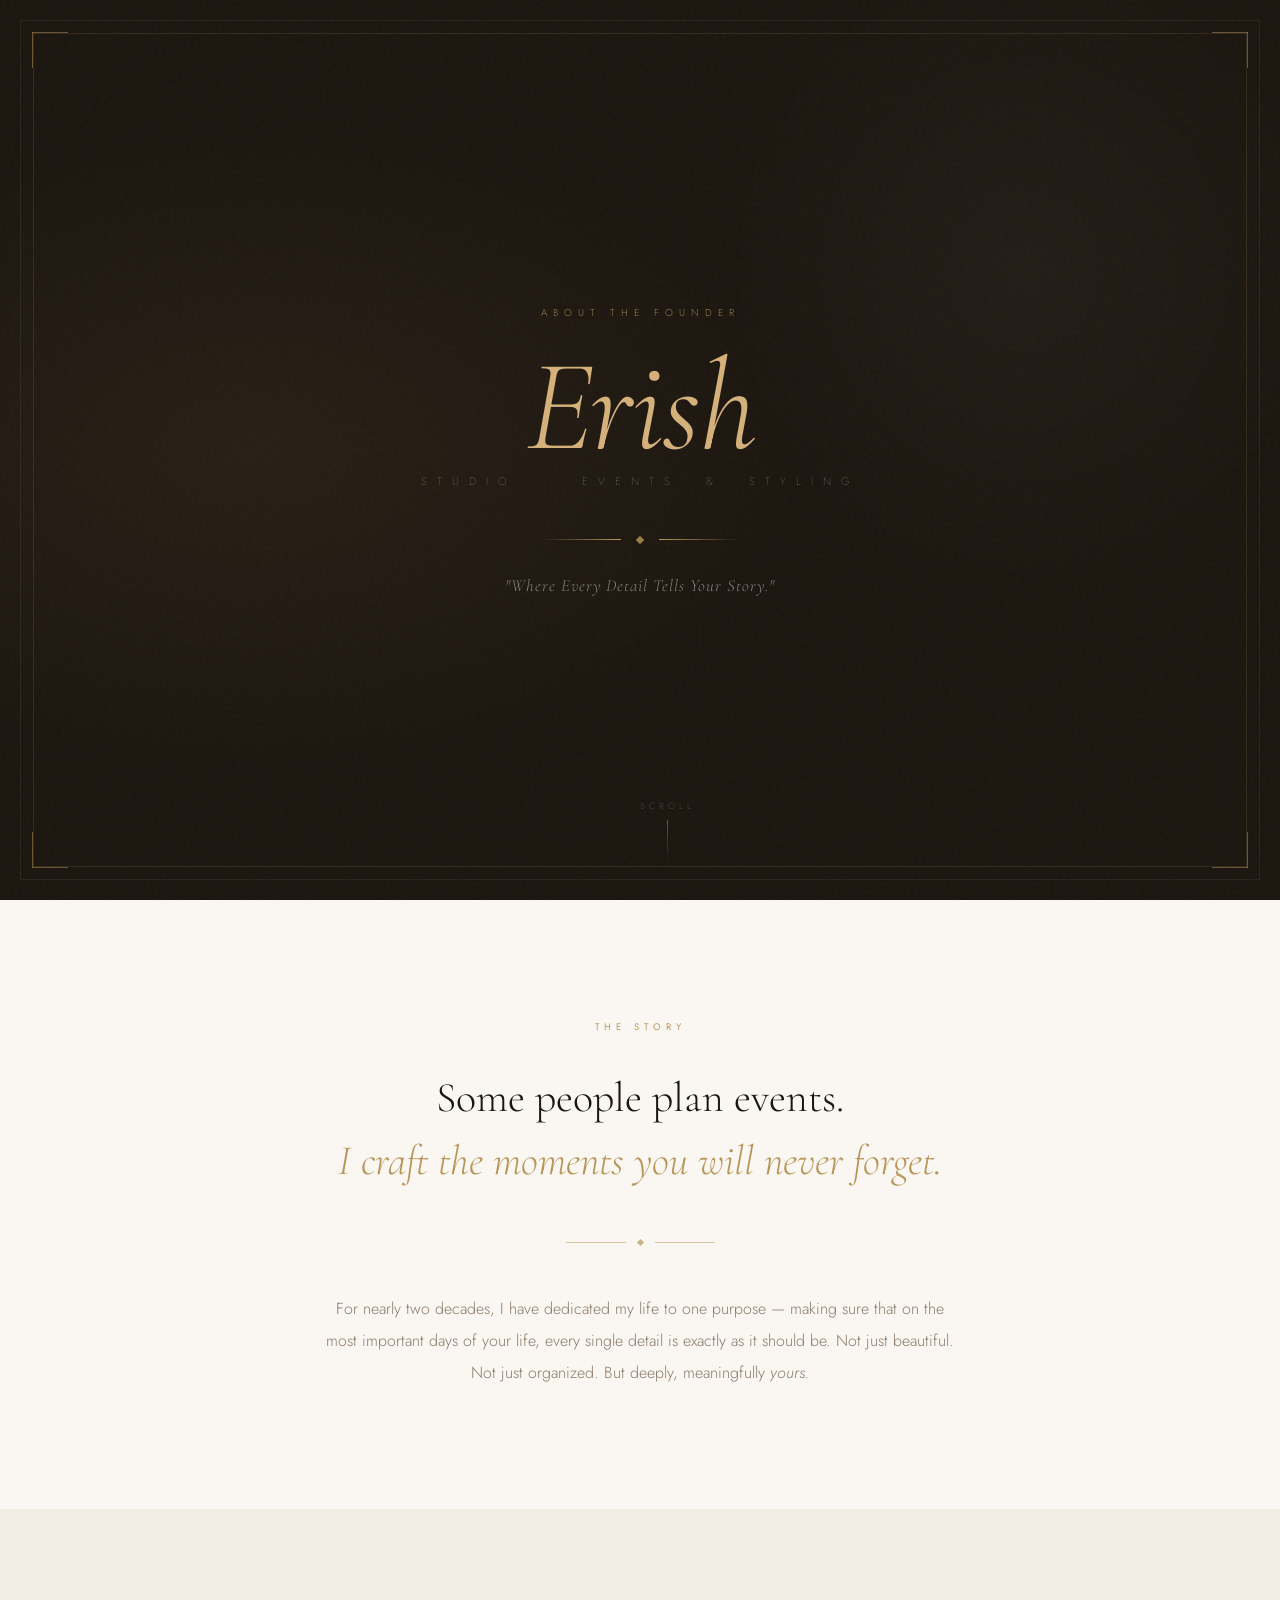
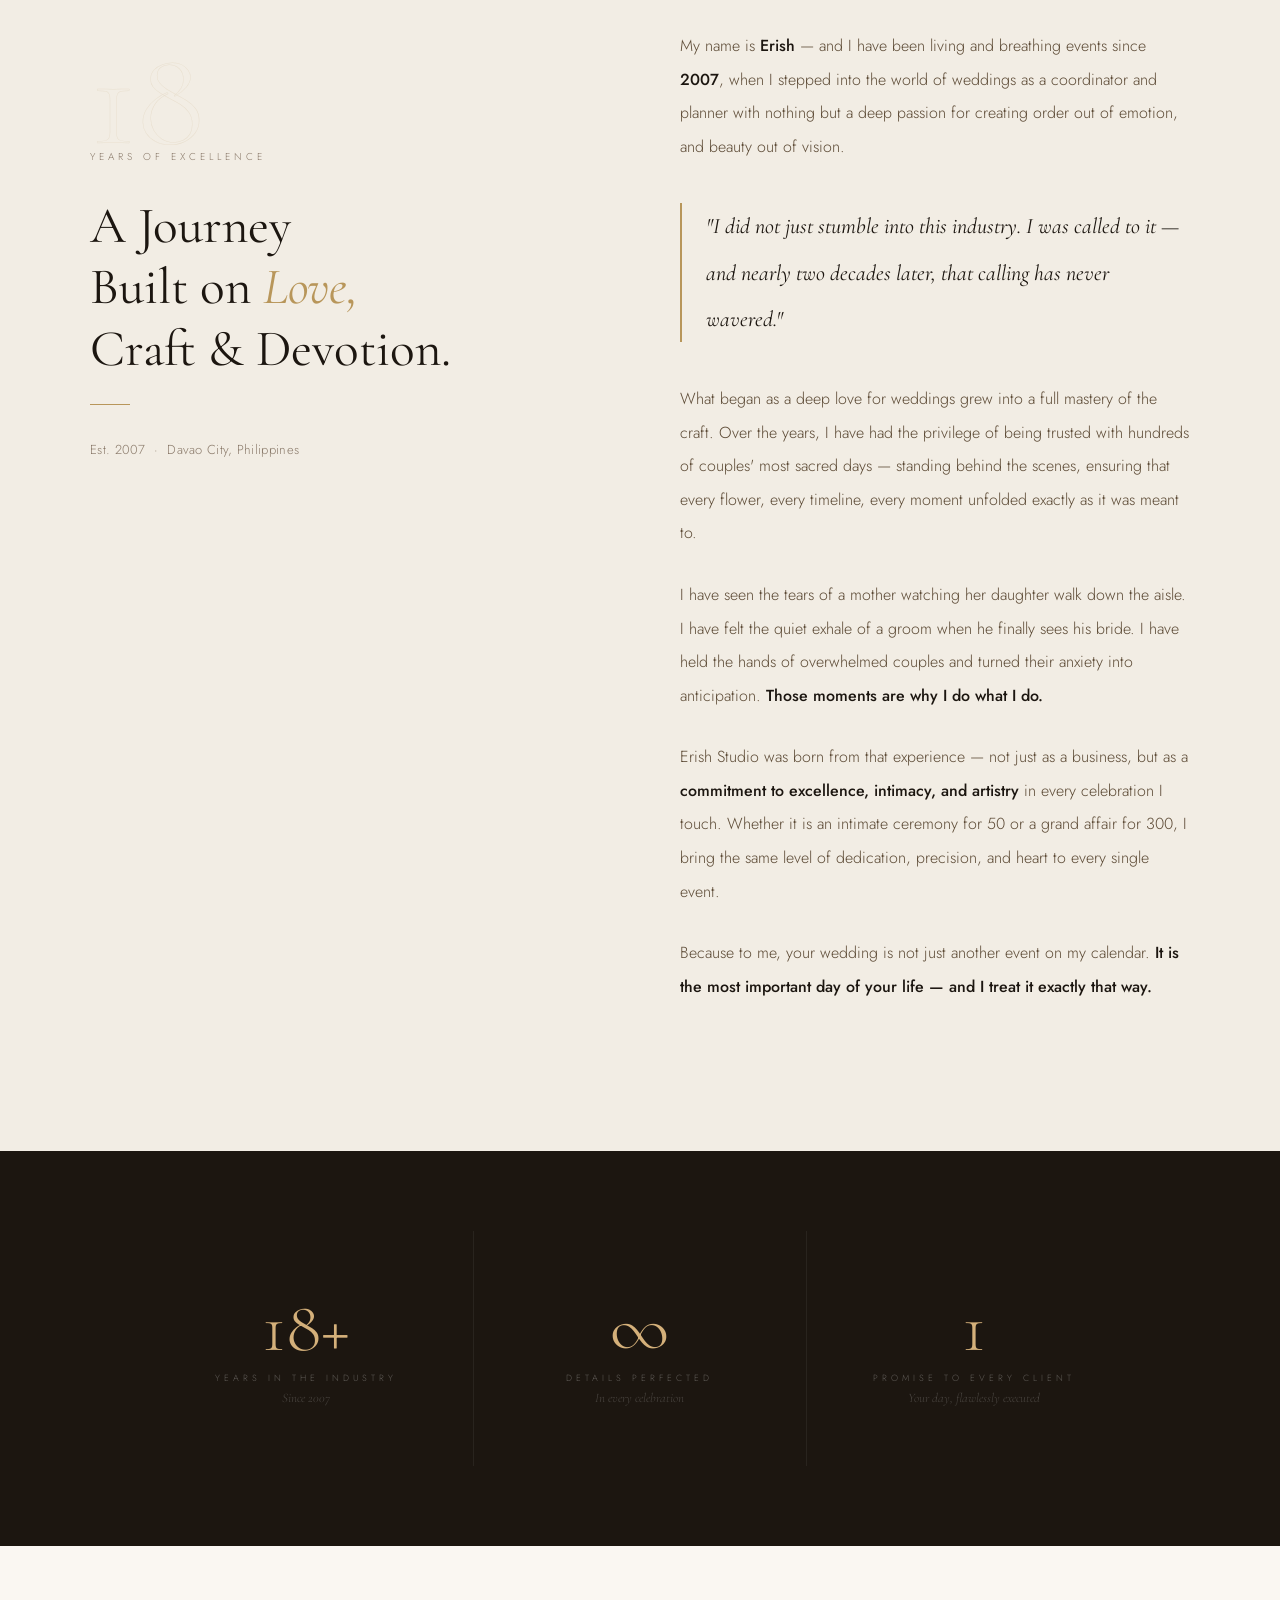
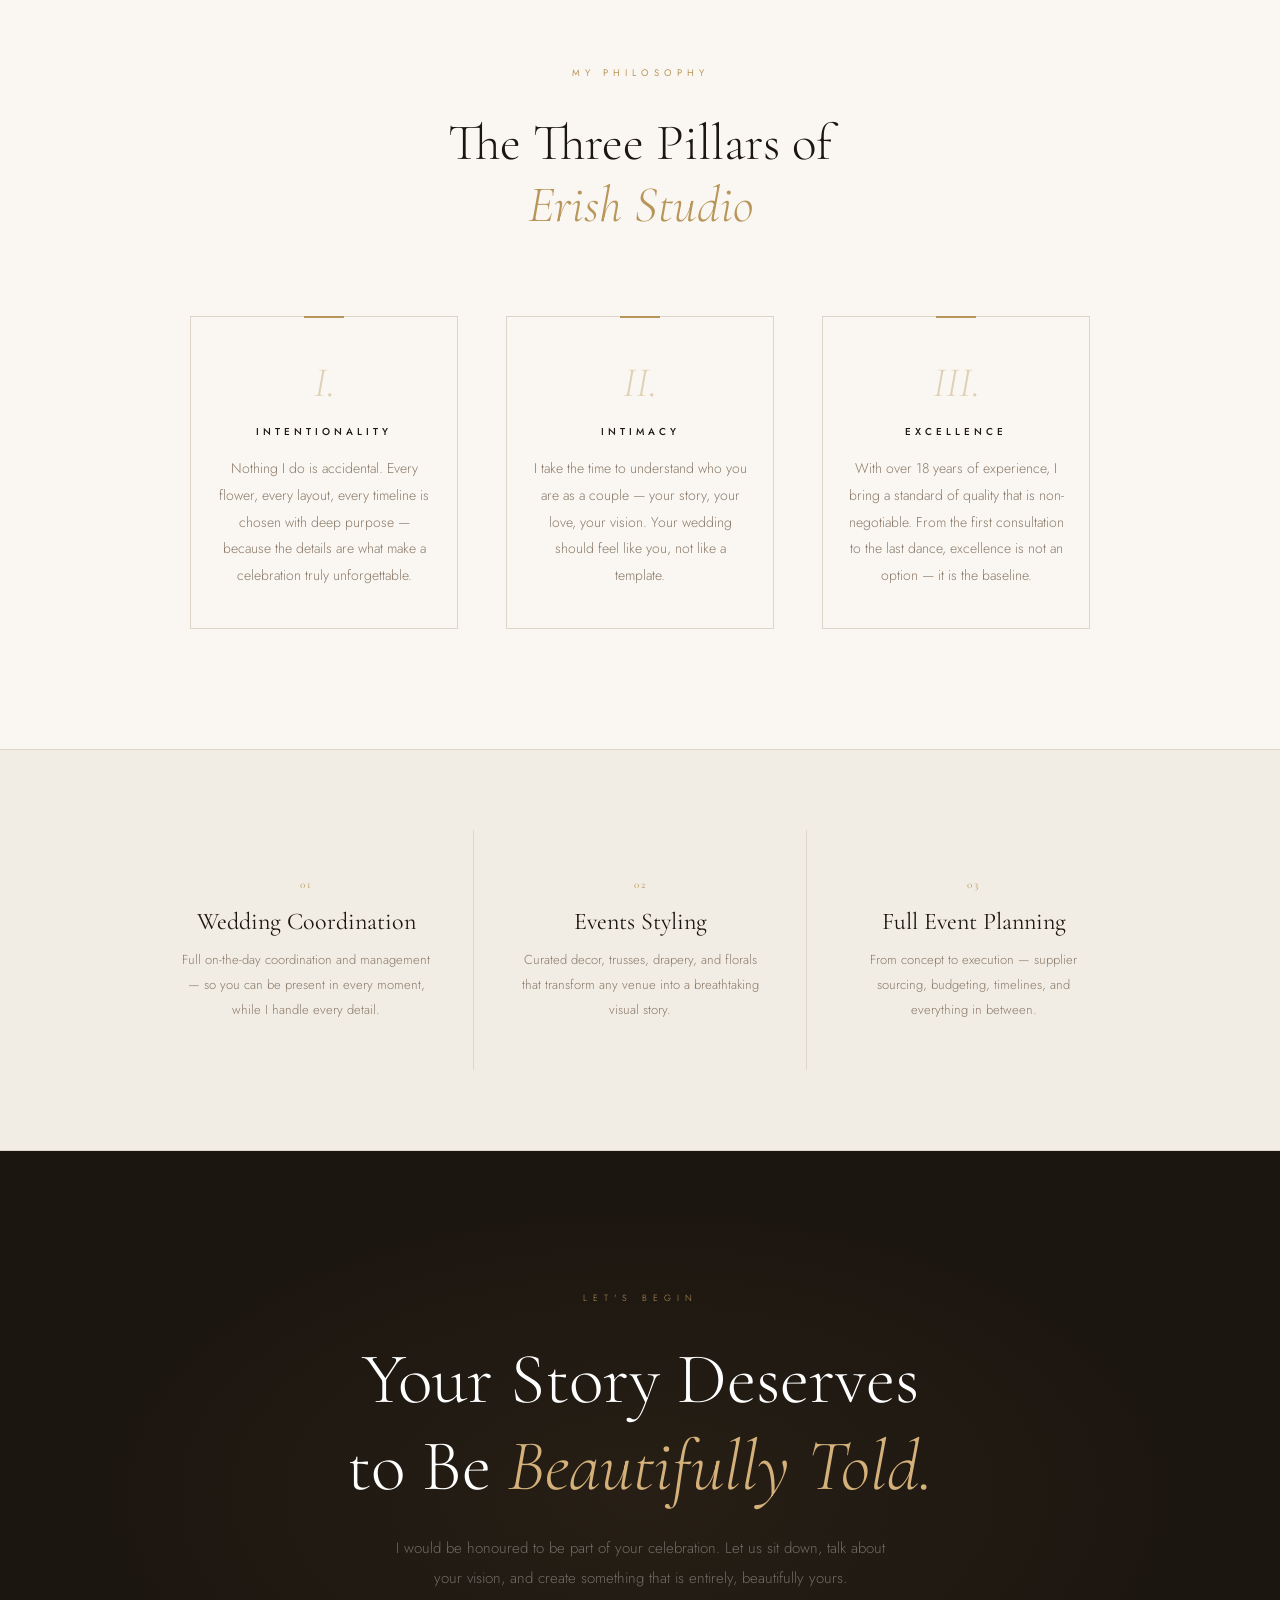
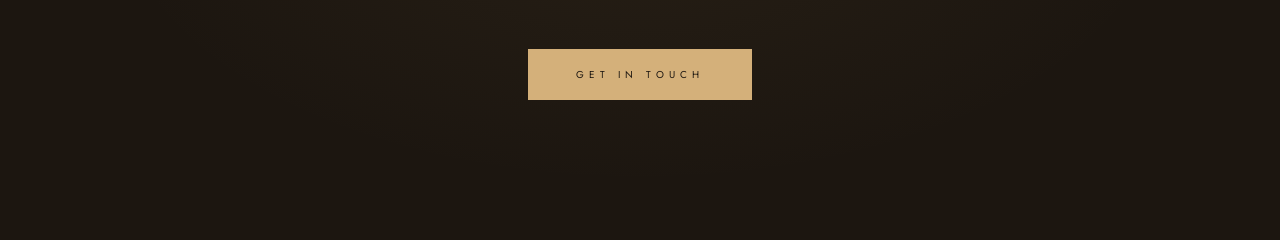
==== about.html @ b805ba95 "Add files via upload" ====
<!DOCTYPE html>
<html lang="en">
<head>
  <meta charset="UTF-8"/>
  <meta name="viewport" content="width=device-width, initial-scale=1.0"/>
  <title>About — Erish Studio Events & Styling</title>
  <link href="https://fonts.googleapis.com/css2?family=Cormorant+Garamond:ital,wght@0,300;0,400;0,500;0,600;1,300;1,400;1,500&family=Jost:wght@200;300;400;500&display=swap" rel="stylesheet"/>
  <style>
    :root {
      --cream:     #FAF7F2;
      --warm:      #F2EDE4;
      --gold:      #B8965A;
      --gold-lt:   #D4B07A;
      --dark:      #1C1610;
      --charcoal:  #2E2620;
      --brown:     #5C4A35;
      --text:      #3A3028;
      --muted:     #8A7A6A;
      --border:    #DDD5C8;
    }

    *, *::before, *::after { box-sizing: border-box; margin: 0; padding: 0; }

    html { scroll-behavior: smooth; }

    body {
      background: var(--cream);
      color: var(--text);
      font-family: 'Jost', sans-serif;
      font-weight: 300;
      overflow-x: hidden;
    }

    /* ── HERO ───────────────────────────────────────── */
    .hero {
      position: relative;
      min-height: 100vh;
      background: var(--dark);
      display: flex;
      align-items: center;
      justify-content: center;
      overflow: hidden;
    }

    .hero::before {
      content: '';
      position: absolute;
      inset: 0;
      background:
        radial-gradient(ellipse 60% 50% at 20% 50%, rgba(184,150,90,0.08) 0%, transparent 70%),
        radial-gradient(ellipse 40% 60% at 80% 30%, rgba(255,255,255,0.03) 0%, transparent 60%);
    }

    /* grain texture */
    .hero::after {
      content: '';
      position: absolute;
      inset: 0;
      background-image: url("data:image/svg+xml,%3Csvg viewBox='0 0 256 256' xmlns='http://www.w3.org/2000/svg'%3E%3Cfilter id='noise'%3E%3CfeTurbulence type='fractalNoise' baseFrequency='0.9' numOctaves='4' stitchTiles='stitch'/%3E%3C/filter%3E%3Crect width='100%25' height='100%25' filter='url(%23noise)' opacity='0.04'/%3E%3C/svg%3E");
      opacity: 0.6;
      pointer-events: none;
    }

    /* border frame */
    .hero-frame {
      position: absolute;
      inset: 20px;
      border: 0.5px solid rgba(255,255,255,0.06);
      pointer-events: none;
    }
    .hero-frame::before {
      content: '';
      position: absolute;
      inset: 12px;
      border: 0.3px solid rgba(184,150,90,0.15);
    }

    /* corner accents */
    .corner {
      position: absolute;
      width: 36px;
      height: 36px;
    }
    .corner::before, .corner::after {
      content: '';
      position: absolute;
      background: var(--gold);
      opacity: 0.5;
    }
    .corner::before { width: 100%; height: 0.8px; top: 0; left: 0; }
    .corner::after  { width: 0.8px; height: 100%; top: 0; left: 0; }
    .corner.tr { top: 32px; right: 32px; transform: rotate(90deg); }
    .corner.bl { bottom: 32px; left: 32px; transform: rotate(270deg); }
    .corner.br { bottom: 32px; right: 32px; transform: rotate(180deg); }
    .corner.tl { top: 32px; left: 32px; }

    .hero-content {
      position: relative;
      z-index: 2;
      text-align: center;
      padding: 40px 24px;
      animation: fadeUp 1.2s ease both;
    }

    .eyebrow {
      font-family: 'Jost', sans-serif;
      font-weight: 300;
      font-size: 10px;
      letter-spacing: 6px;
      text-transform: uppercase;
      color: var(--gold);
      opacity: 0.8;
      margin-bottom: 28px;
    }

    .hero-name {
      font-family: 'Cormorant Garamond', serif;
      font-size: clamp(72px, 12vw, 130px);
      font-weight: 300;
      color: #FFFFFF;
      line-height: 0.9;
      letter-spacing: -2px;
      margin-bottom: 8px;
    }

    .hero-name em {
      font-style: italic;
      color: var(--gold-lt);
    }

    .hero-studio {
      font-family: 'Jost', sans-serif;
      font-weight: 200;
      font-size: 11px;
      letter-spacing: 10px;
      text-transform: uppercase;
      color: rgba(255,255,255,0.35);
      margin-bottom: 48px;
    }

    .hero-divider {
      display: flex;
      align-items: center;
      justify-content: center;
      gap: 16px;
      margin-bottom: 32px;
    }
    .hero-divider .line {
      width: 80px;
      height: 0.5px;
      background: linear-gradient(to right, transparent, var(--gold));
    }
    .hero-divider .line.r {
      background: linear-gradient(to left, transparent, var(--gold));
    }
    .hero-divider .diamond {
      width: 6px; height: 6px;
      background: var(--gold);
      transform: rotate(45deg);
      opacity: 0.8;
    }

    .hero-tagline {
      font-family: 'Cormorant Garamond', serif;
      font-size: 17px;
      font-style: italic;
      font-weight: 300;
      color: rgba(255,255,255,0.45);
      letter-spacing: 1px;
    }

    .scroll-cue {
      position: absolute;
      bottom: 40px;
      left: 50%;
      transform: translateX(-50%);
      display: flex;
      flex-direction: column;
      align-items: center;
      gap: 8px;
      animation: fadeUp 1.6s ease both;
    }
    .scroll-cue span {
      font-size: 9px;
      letter-spacing: 4px;
      text-transform: uppercase;
      color: rgba(255,255,255,0.2);
    }
    .scroll-cue .line-down {
      width: 0.5px;
      height: 40px;
      background: linear-gradient(to bottom, var(--gold), transparent);
      opacity: 0.5;
      animation: pulse 2s ease infinite;
    }

    /* ── INTRO SECTION ──────────────────────────────── */
    .intro {
      background: var(--cream);
      padding: 120px 24px;
      max-width: 860px;
      margin: 0 auto;
      text-align: center;
    }

    .section-label {
      font-family: 'Jost', sans-serif;
      font-weight: 400;
      font-size: 9.5px;
      letter-spacing: 5px;
      text-transform: uppercase;
      color: var(--gold);
      margin-bottom: 32px;
      display: block;
    }

    .intro-quote {
      font-family: 'Cormorant Garamond', serif;
      font-size: clamp(28px, 4vw, 42px);
      font-weight: 300;
      line-height: 1.5;
      color: var(--dark);
      margin-bottom: 48px;
    }

    .intro-quote em {
      font-style: italic;
      color: var(--gold);
    }

    .gold-divider {
      display: flex;
      align-items: center;
      justify-content: center;
      gap: 12px;
      margin: 0 auto 48px;
    }
    .gold-divider .gl {
      width: 60px; height: 0.5px;
      background: var(--gold);
      opacity: 0.5;
    }
    .gold-divider .gd {
      width: 5px; height: 5px;
      background: var(--gold);
      transform: rotate(45deg);
      opacity: 0.7;
    }

    .intro-body {
      font-family: 'Jost', sans-serif;
      font-weight: 300;
      font-size: 16px;
      line-height: 2;
      color: var(--muted);
      max-width: 640px;
      margin: 0 auto;
    }

    /* ── STORY SECTION ──────────────────────────────── */
    .story {
      background: var(--warm);
      padding: 120px 24px;
    }

    .story-inner {
      max-width: 1100px;
      margin: 0 auto;
      display: grid;
      grid-template-columns: 1fr 1fr;
      gap: 80px;
      align-items: start;
    }

    .story-left {
      position: sticky;
      top: 100px;
    }

    .story-number {
      font-family: 'Cormorant Garamond', serif;
      font-size: 140px;
      font-weight: 300;
      color: transparent;
      -webkit-text-stroke: 0.5px var(--gold);
      opacity: 0.15;
      line-height: 1;
      margin-bottom: -20px;
    }

    .story-heading {
      font-family: 'Cormorant Garamond', serif;
      font-size: clamp(36px, 4vw, 52px);
      font-weight: 400;
      color: var(--dark);
      line-height: 1.2;
      margin-bottom: 24px;
    }

    .story-heading em {
      font-style: italic;
      color: var(--gold);
    }

    .story-sub {
      font-family: 'Jost', sans-serif;
      font-size: 10px;
      letter-spacing: 4px;
      text-transform: uppercase;
      color: var(--muted);
      margin-bottom: 32px;
    }

    .story-line {
      width: 40px;
      height: 1px;
      background: var(--gold);
      margin-bottom: 32px;
    }

    .story-right p {
      font-family: 'Jost', sans-serif;
      font-weight: 300;
      font-size: 16px;
      line-height: 2.1;
      color: var(--brown);
      margin-bottom: 28px;
    }

    .story-right p strong {
      font-weight: 500;
      color: var(--dark);
    }

    .story-right p.highlight {
      font-family: 'Cormorant Garamond', serif;
      font-size: 22px;
      font-style: italic;
      font-weight: 400;
      color: var(--dark);
      border-left: 2px solid var(--gold);
      padding-left: 24px;
      margin: 40px 0;
    }

    /* ── STATS ──────────────────────────────────────── */
    .stats {
      background: var(--dark);
      padding: 80px 24px;
    }

    .stats-inner {
      max-width: 1000px;
      margin: 0 auto;
      display: grid;
      grid-template-columns: repeat(3, 1fr);
      gap: 1px;
      background: rgba(255,255,255,0.06);
    }

    .stat-item {
      background: var(--dark);
      padding: 60px 40px;
      text-align: center;
    }

    .stat-num {
      font-family: 'Cormorant Garamond', serif;
      font-size: 72px;
      font-weight: 300;
      color: var(--gold-lt);
      line-height: 1;
      margin-bottom: 8px;
    }

    .stat-label {
      font-family: 'Jost', sans-serif;
      font-size: 9px;
      letter-spacing: 4px;
      text-transform: uppercase;
      color: rgba(255,255,255,0.3);
    }

    .stat-sub {
      font-family: 'Cormorant Garamond', serif;
      font-size: 13px;
      font-style: italic;
      color: rgba(255,255,255,0.2);
      margin-top: 6px;
    }

    /* ── PHILOSOPHY ─────────────────────────────────── */
    .philosophy {
      background: var(--cream);
      padding: 120px 24px;
      max-width: 900px;
      margin: 0 auto;
    }

    .phil-header {
      text-align: center;
      margin-bottom: 80px;
    }

    .phil-title {
      font-family: 'Cormorant Garamond', serif;
      font-size: clamp(36px, 4vw, 52px);
      font-weight: 300;
      color: var(--dark);
      margin-bottom: 16px;
    }

    .phil-title em { font-style: italic; color: var(--gold); }

    .pillars {
      display: grid;
      grid-template-columns: repeat(3, 1fr);
      gap: 48px;
    }

    .pillar {
      text-align: center;
      padding: 40px 24px;
      border: 0.5px solid var(--border);
      position: relative;
    }

    .pillar::before {
      content: '';
      position: absolute;
      top: -1px; left: 50%;
      transform: translateX(-50%);
      width: 40px;
      height: 2px;
      background: var(--gold);
    }

    .pillar-icon {
      font-family: 'Cormorant Garamond', serif;
      font-size: 42px;
      font-weight: 300;
      font-style: italic;
      color: var(--gold);
      opacity: 0.4;
      margin-bottom: 16px;
      display: block;
    }

    .pillar-title {
      font-family: 'Jost', sans-serif;
      font-weight: 500;
      font-size: 10px;
      letter-spacing: 4px;
      text-transform: uppercase;
      color: var(--dark);
      margin-bottom: 16px;
    }

    .pillar-text {
      font-family: 'Jost', sans-serif;
      font-weight: 300;
      font-size: 14px;
      line-height: 1.9;
      color: var(--muted);
    }

    /* ── WHAT I DO ───────────────────────────────────── */
    .services-strip {
      background: var(--warm);
      padding: 80px 24px;
      border-top: 0.5px solid var(--border);
      border-bottom: 0.5px solid var(--border);
    }

    .services-inner {
      max-width: 1000px;
      margin: 0 auto;
      display: flex;
      gap: 0;
      align-items: stretch;
    }

    .service-col {
      flex: 1;
      padding: 48px 40px;
      border-right: 0.5px solid var(--border);
      text-align: center;
    }

    .service-col:last-child { border-right: none; }

    .service-num {
      font-family: 'Cormorant Garamond', serif;
      font-size: 11px;
      font-weight: 400;
      color: var(--gold);
      letter-spacing: 2px;
      margin-bottom: 16px;
      display: block;
    }

    .service-title {
      font-family: 'Cormorant Garamond', serif;
      font-size: 24px;
      font-weight: 400;
      color: var(--dark);
      margin-bottom: 12px;
    }

    .service-desc {
      font-family: 'Jost', sans-serif;
      font-weight: 300;
      font-size: 13px;
      line-height: 1.9;
      color: var(--muted);
    }

    /* ── CLOSING CTA ─────────────────────────────────── */
    .closing {
      background: var(--dark);
      padding: 140px 24px;
      text-align: center;
      position: relative;
      overflow: hidden;
    }

    .closing::before {
      content: '';
      position: absolute;
      inset: 0;
      background: radial-gradient(ellipse 60% 60% at 50% 50%, rgba(184,150,90,0.07) 0%, transparent 70%);
    }

    .closing-eyebrow {
      font-family: 'Jost', sans-serif;
      font-size: 9px;
      letter-spacing: 6px;
      text-transform: uppercase;
      color: var(--gold);
      opacity: 0.7;
      margin-bottom: 32px;
    }

    .closing-title {
      font-family: 'Cormorant Garamond', serif;
      font-size: clamp(36px, 6vw, 72px);
      font-weight: 300;
      color: #FFFFFF;
      line-height: 1.2;
      margin-bottom: 24px;
    }

    .closing-title em { font-style: italic; color: var(--gold-lt); }

    .closing-body {
      font-family: 'Jost', sans-serif;
      font-weight: 300;
      font-size: 15px;
      line-height: 2;
      color: rgba(255,255,255,0.35);
      max-width: 500px;
      margin: 0 auto 56px;
    }

    .btn {
      display: inline-block;
      font-family: 'Jost', sans-serif;
      font-weight: 400;
      font-size: 10px;
      letter-spacing: 5px;
      text-transform: uppercase;
      color: var(--dark);
      background: var(--gold-lt);
      padding: 18px 48px;
      text-decoration: none;
      transition: all 0.3s ease;
      position: relative;
    }

    .btn:hover {
      background: #FFFFFF;
      letter-spacing: 6px;
    }

    /* ── ANIMATIONS ──────────────────────────────────── */
    @keyframes fadeUp {
      from { opacity: 0; transform: translateY(30px); }
      to   { opacity: 1; transform: translateY(0); }
    }

    @keyframes pulse {
      0%, 100% { opacity: 0.5; }
      50%       { opacity: 1; }
    }

    .reveal {
      opacity: 0;
      transform: translateY(24px);
      transition: opacity 0.8s ease, transform 0.8s ease;
    }

    .reveal.visible {
      opacity: 1;
      transform: translateY(0);
    }

    /* ── RESPONSIVE ──────────────────────────────────── */
    @media (max-width: 768px) {
      .story-inner { grid-template-columns: 1fr; gap: 40px; }
      .story-left { position: static; }
      .story-number { font-size: 80px; }
      .stats-inner { grid-template-columns: 1fr; }
      .pillars { grid-template-columns: 1fr; gap: 24px; }
      .services-inner { flex-direction: column; }
      .service-col { border-right: none; border-bottom: 0.5px solid var(--border); }
      .service-col:last-child { border-bottom: none; }
    }
  </style>
</head>
<body>

  <!-- ── HERO ──────────────────────────────────────── -->
  <section class="hero">
    <div class="hero-frame"></div>
    <div class="corner tl"></div>
    <div class="corner tr"></div>
    <div class="corner bl"></div>
    <div class="corner br"></div>

    <div class="hero-content">
      <p class="eyebrow">About the Founder</p>
      <h1 class="hero-name"><em>Erish</em></h1>
      <p class="hero-studio">Studio &nbsp;·&nbsp; Events &nbsp;&amp;&nbsp; Styling</p>

      <div class="hero-divider">
        <div class="line"></div>
        <div class="diamond"></div>
        <div class="line r"></div>
      </div>

      <p class="hero-tagline">"Where Every Detail Tells Your Story."</p>
    </div>

    <div class="scroll-cue">
      <span>Scroll</span>
      <div class="line-down"></div>
    </div>
  </section>

  <!-- ── INTRO ─────────────────────────────────────── -->
  <section class="intro">
    <span class="section-label reveal">The Story</span>

    <h2 class="intro-quote reveal">
      Some people plan events.<br/>
      <em>I craft the moments you will never forget.</em>
    </h2>

    <div class="gold-divider reveal">
      <div class="gl"></div>
      <div class="gd"></div>
      <div class="gl"></div>
    </div>

    <p class="intro-body reveal">
      For nearly two decades, I have dedicated my life to one purpose — making sure that on the most important days of your life, every single detail is exactly as it should be. Not just beautiful. Not just organized. But deeply, meaningfully <em>yours.</em>
    </p>
  </section>

  <!-- ── STORY ─────────────────────────────────────── -->
  <section class="story">
    <div class="story-inner">

      <div class="story-left reveal">
        <div class="story-number">18</div>
        <p class="story-sub">Years of Excellence</p>
        <h2 class="story-heading">A Journey<br/>Built on <em>Love,</em><br/>Craft &amp; Devotion.</h2>
        <div class="story-line"></div>
        <p style="font-family:'Jost',sans-serif; font-weight:300; font-size:13px; color:var(--muted); line-height:2; letter-spacing:0.3px;">
          Est. 2007 &nbsp;·&nbsp; Davao City, Philippines
        </p>
      </div>

      <div class="story-right reveal">
        <p>
          My name is <strong>Erish</strong> — and I have been living and breathing events since <strong>2007</strong>, when I stepped into the world of weddings as a coordinator and planner with nothing but a deep passion for creating order out of emotion, and beauty out of vision.
        </p>

        <p class="highlight">
          "I did not just stumble into this industry. I was called to it — and nearly two decades later, that calling has never wavered."
        </p>

        <p>
          What began as a deep love for weddings grew into a full mastery of the craft. Over the years, I have had the privilege of being trusted with hundreds of couples' most sacred days — standing behind the scenes, ensuring that every flower, every timeline, every moment unfolded exactly as it was meant to.
        </p>

        <p>
          I have seen the tears of a mother watching her daughter walk down the aisle. I have felt the quiet exhale of a groom when he finally sees his bride. I have held the hands of overwhelmed couples and turned their anxiety into anticipation. <strong>Those moments are why I do what I do.</strong>
        </p>

        <p>
          Erish Studio was born from that experience — not just as a business, but as a <strong>commitment to excellence, intimacy, and artistry</strong> in every celebration I touch. Whether it is an intimate ceremony for 50 or a grand affair for 300, I bring the same level of dedication, precision, and heart to every single event.
        </p>

        <p>
          Because to me, your wedding is not just another event on my calendar. <strong>It is the most important day of your life — and I treat it exactly that way.</strong>
        </p>
      </div>

    </div>
  </section>

  <!-- ── STATS ─────────────────────────────────────── -->
  <section class="stats">
    <div class="stats-inner">
      <div class="stat-item reveal">
        <div class="stat-num">18+</div>
        <p class="stat-label">Years in the Industry</p>
        <p class="stat-sub">Since 2007</p>
      </div>
      <div class="stat-item reveal">
        <div class="stat-num">∞</div>
        <p class="stat-label">Details Perfected</p>
        <p class="stat-sub">In every celebration</p>
      </div>
      <div class="stat-item reveal">
        <div class="stat-num">1</div>
        <p class="stat-label">Promise to Every Client</p>
        <p class="stat-sub">Your day, flawlessly executed</p>
      </div>
    </div>
  </section>

  <!-- ── PHILOSOPHY ─────────────────────────────────── -->
  <section style="background:var(--cream); padding: 120px 24px;">
    <div style="max-width:900px; margin:0 auto;">
      <div class="phil-header reveal">
        <span class="section-label">My Philosophy</span>
        <h2 class="phil-title">The Three Pillars of<br/><em>Erish Studio</em></h2>
      </div>

      <div class="pillars">
        <div class="pillar reveal">
          <span class="pillar-icon">I.</span>
          <p class="pillar-title">Intentionality</p>
          <p class="pillar-text">Nothing I do is accidental. Every flower, every layout, every timeline is chosen with deep purpose — because the details are what make a celebration truly unforgettable.</p>
        </div>
        <div class="pillar reveal">
          <span class="pillar-icon">II.</span>
          <p class="pillar-title">Intimacy</p>
          <p class="pillar-text">I take the time to understand who you are as a couple — your story, your love, your vision. Your wedding should feel like you, not like a template.</p>
        </div>
        <div class="pillar reveal">
          <span class="pillar-icon">III.</span>
          <p class="pillar-title">Excellence</p>
          <p class="pillar-text">With over 18 years of experience, I bring a standard of quality that is non-negotiable. From the first consultation to the last dance, excellence is not an option — it is the baseline.</p>
        </div>
      </div>
    </div>
  </section>

  <!-- ── SERVICES STRIP ─────────────────────────────── -->
  <section class="services-strip">
    <div class="services-inner">
      <div class="service-col reveal">
        <span class="service-num">01</span>
        <h3 class="service-title">Wedding Coordination</h3>
        <p class="service-desc">Full on-the-day coordination and management — so you can be present in every moment, while I handle every detail.</p>
      </div>
      <div class="service-col reveal">
        <span class="service-num">02</span>
        <h3 class="service-title">Events Styling</h3>
        <p class="service-desc">Curated decor, trusses, drapery, and florals that transform any venue into a breathtaking visual story.</p>
      </div>
      <div class="service-col reveal">
        <span class="service-num">03</span>
        <h3 class="service-title">Full Event Planning</h3>
        <p class="service-desc">From concept to execution — supplier sourcing, budgeting, timelines, and everything in between.</p>
      </div>
    </div>
  </section>

  <!-- ── CLOSING ─────────────────────────────────────── -->
  <section class="closing">
    <p class="closing-eyebrow reveal">Let's Begin</p>
    <h2 class="closing-title reveal">
      Your Story Deserves<br/>
      to Be <em>Beautifully Told.</em>
    </h2>
    <p class="closing-body reveal">
      I would be honoured to be part of your celebration. Let us sit down, talk about your vision, and create something that is entirely, beautifully yours.
    </p>
    <a href="#contact" class="btn reveal">Get In Touch</a>
  </section>

  <script>
    // Scroll reveal
    const revealEls = document.querySelectorAll('.reveal');
    const observer = new IntersectionObserver((entries) => {
      entries.forEach((entry, i) => {
        if (entry.isIntersecting) {
          setTimeout(() => entry.target.classList.add('visible'), i * 80);
          observer.unobserve(entry.target);
        }
      });
    }, { threshold: 0.12 });
    revealEls.forEach(el => observer.observe(el));
  </script>

</body>
</html>
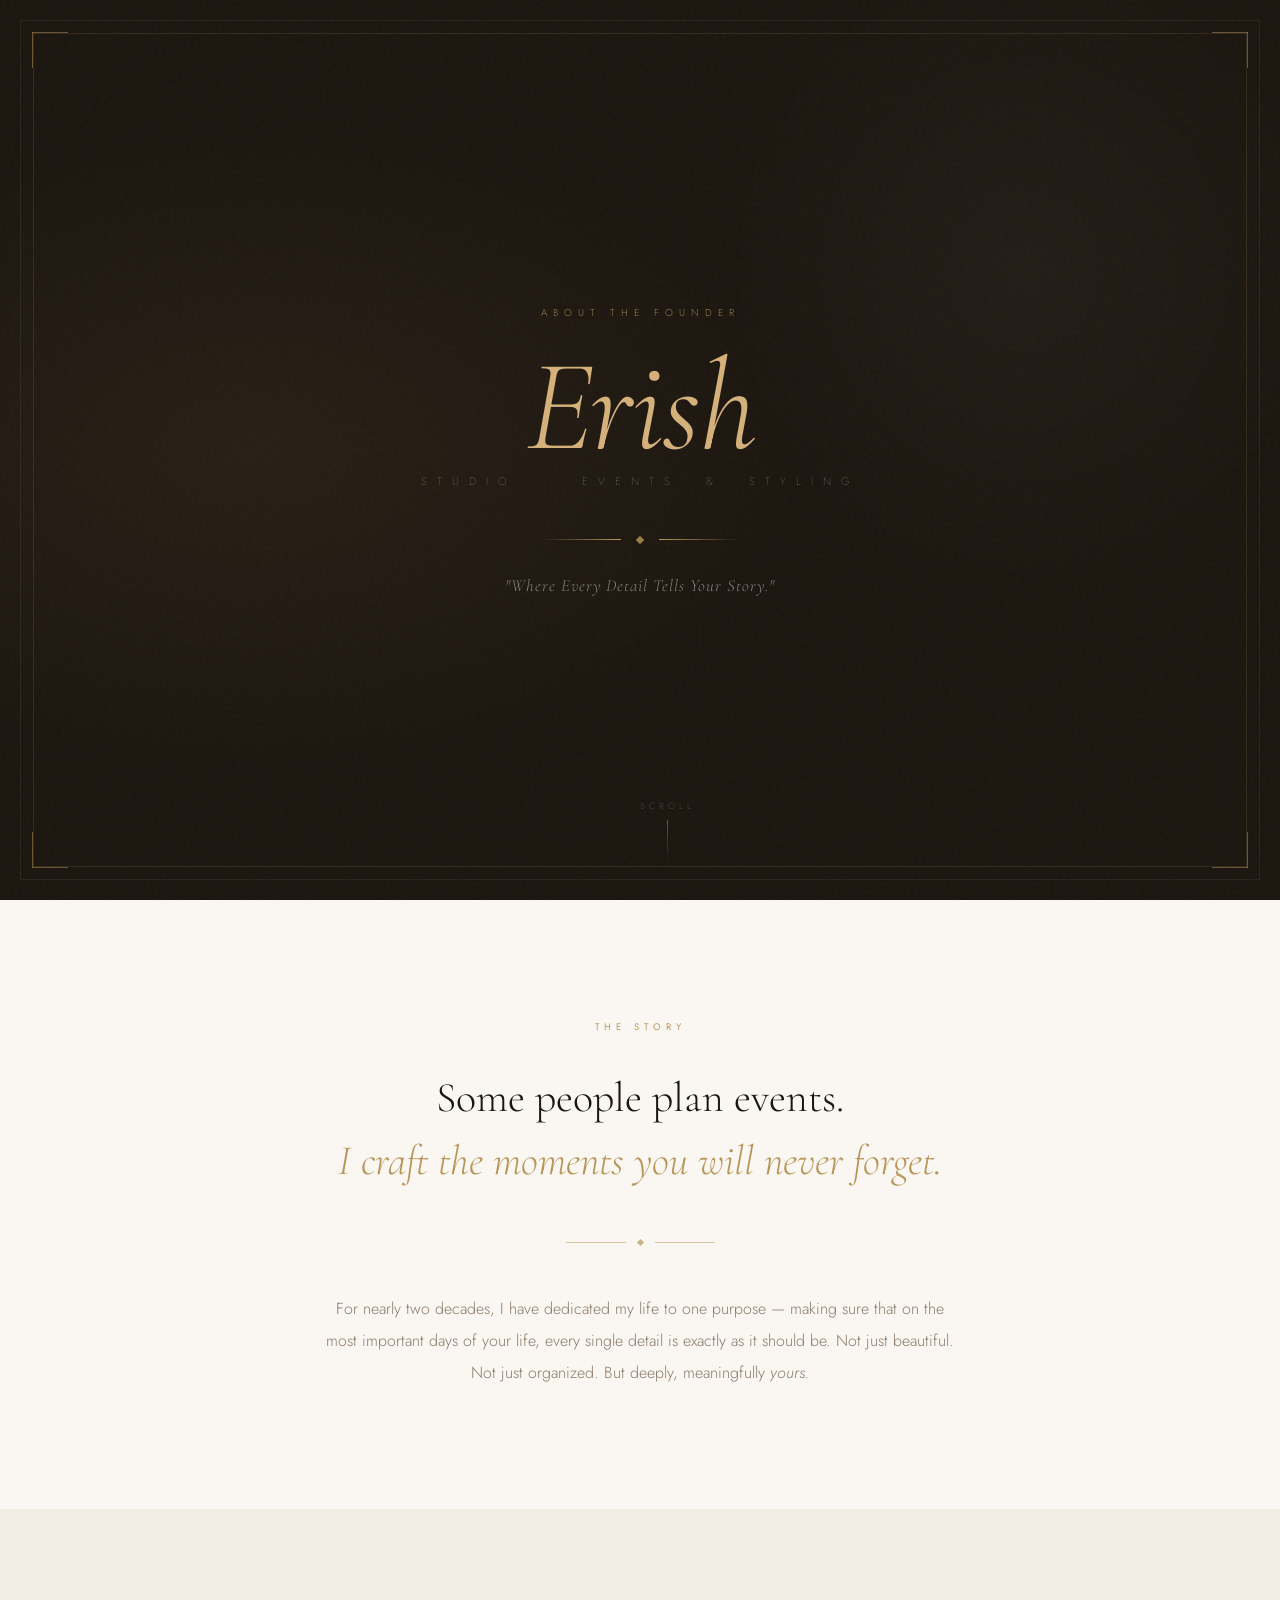
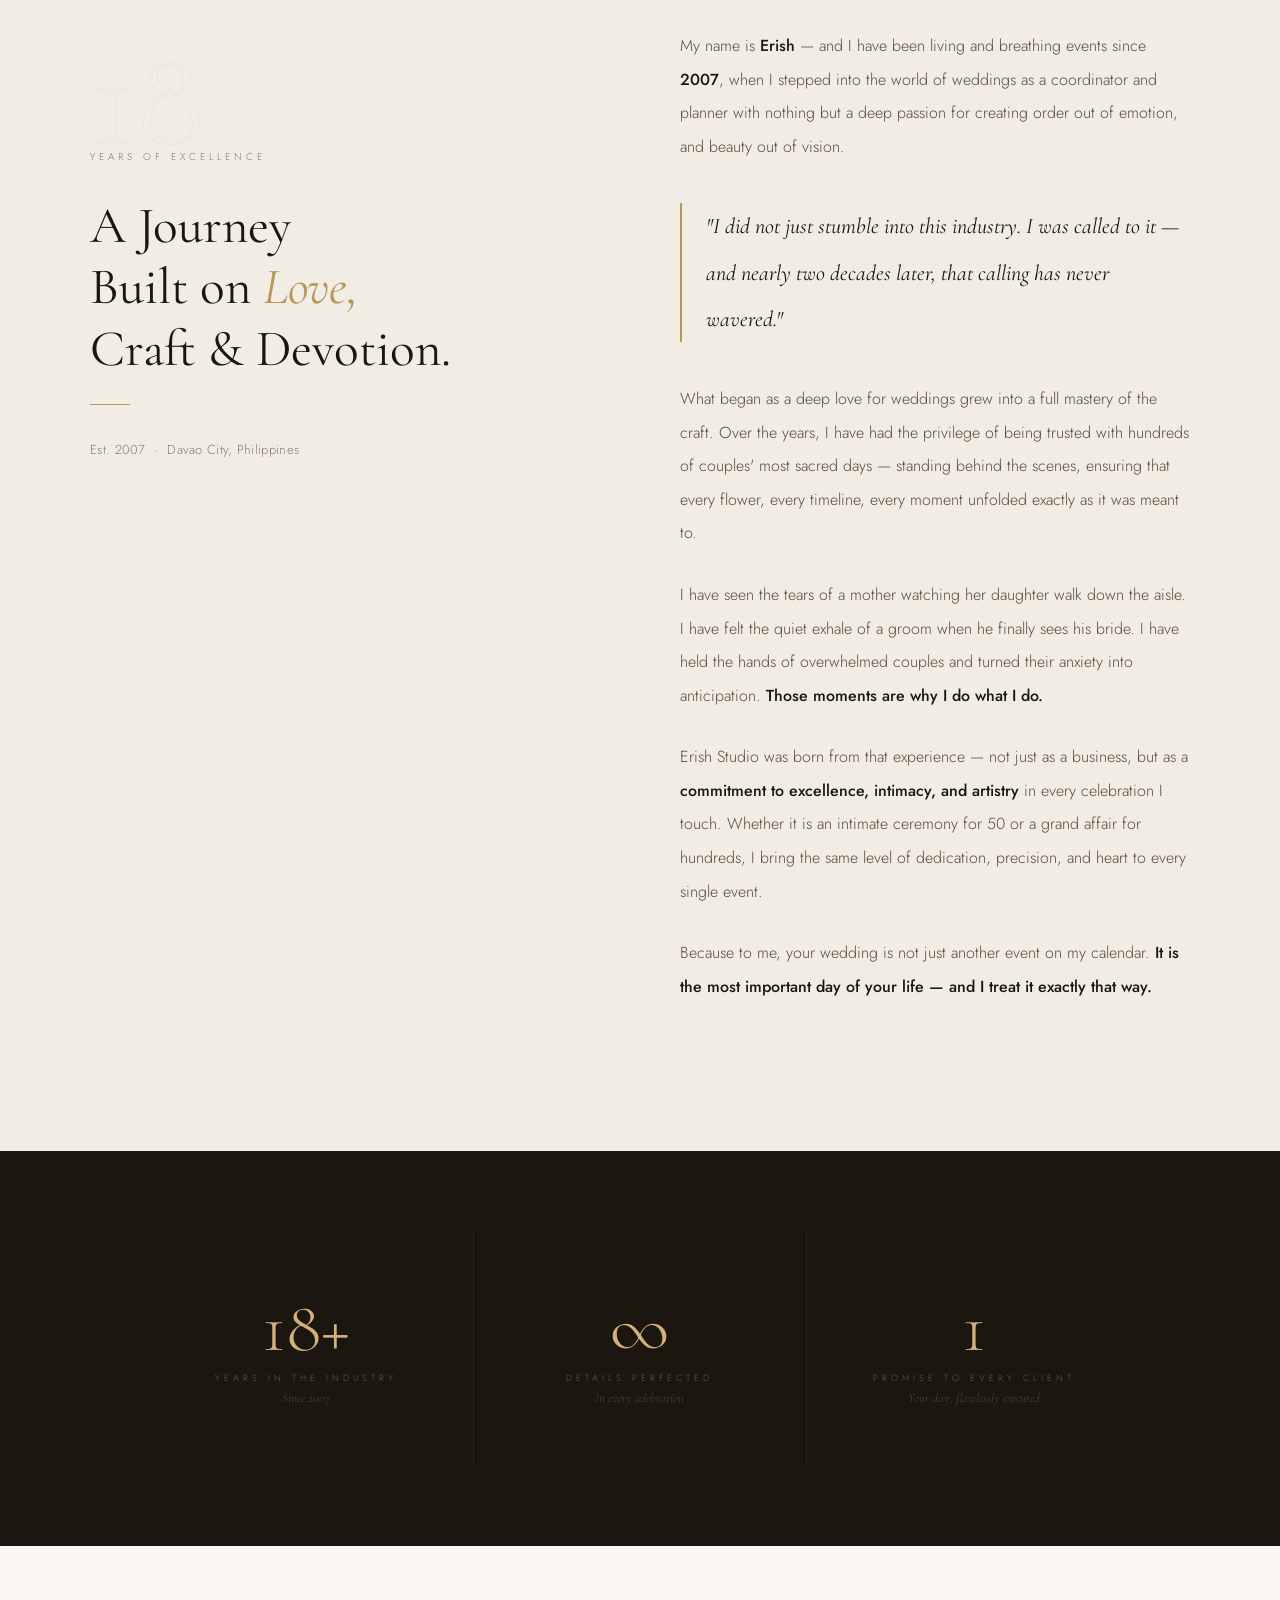
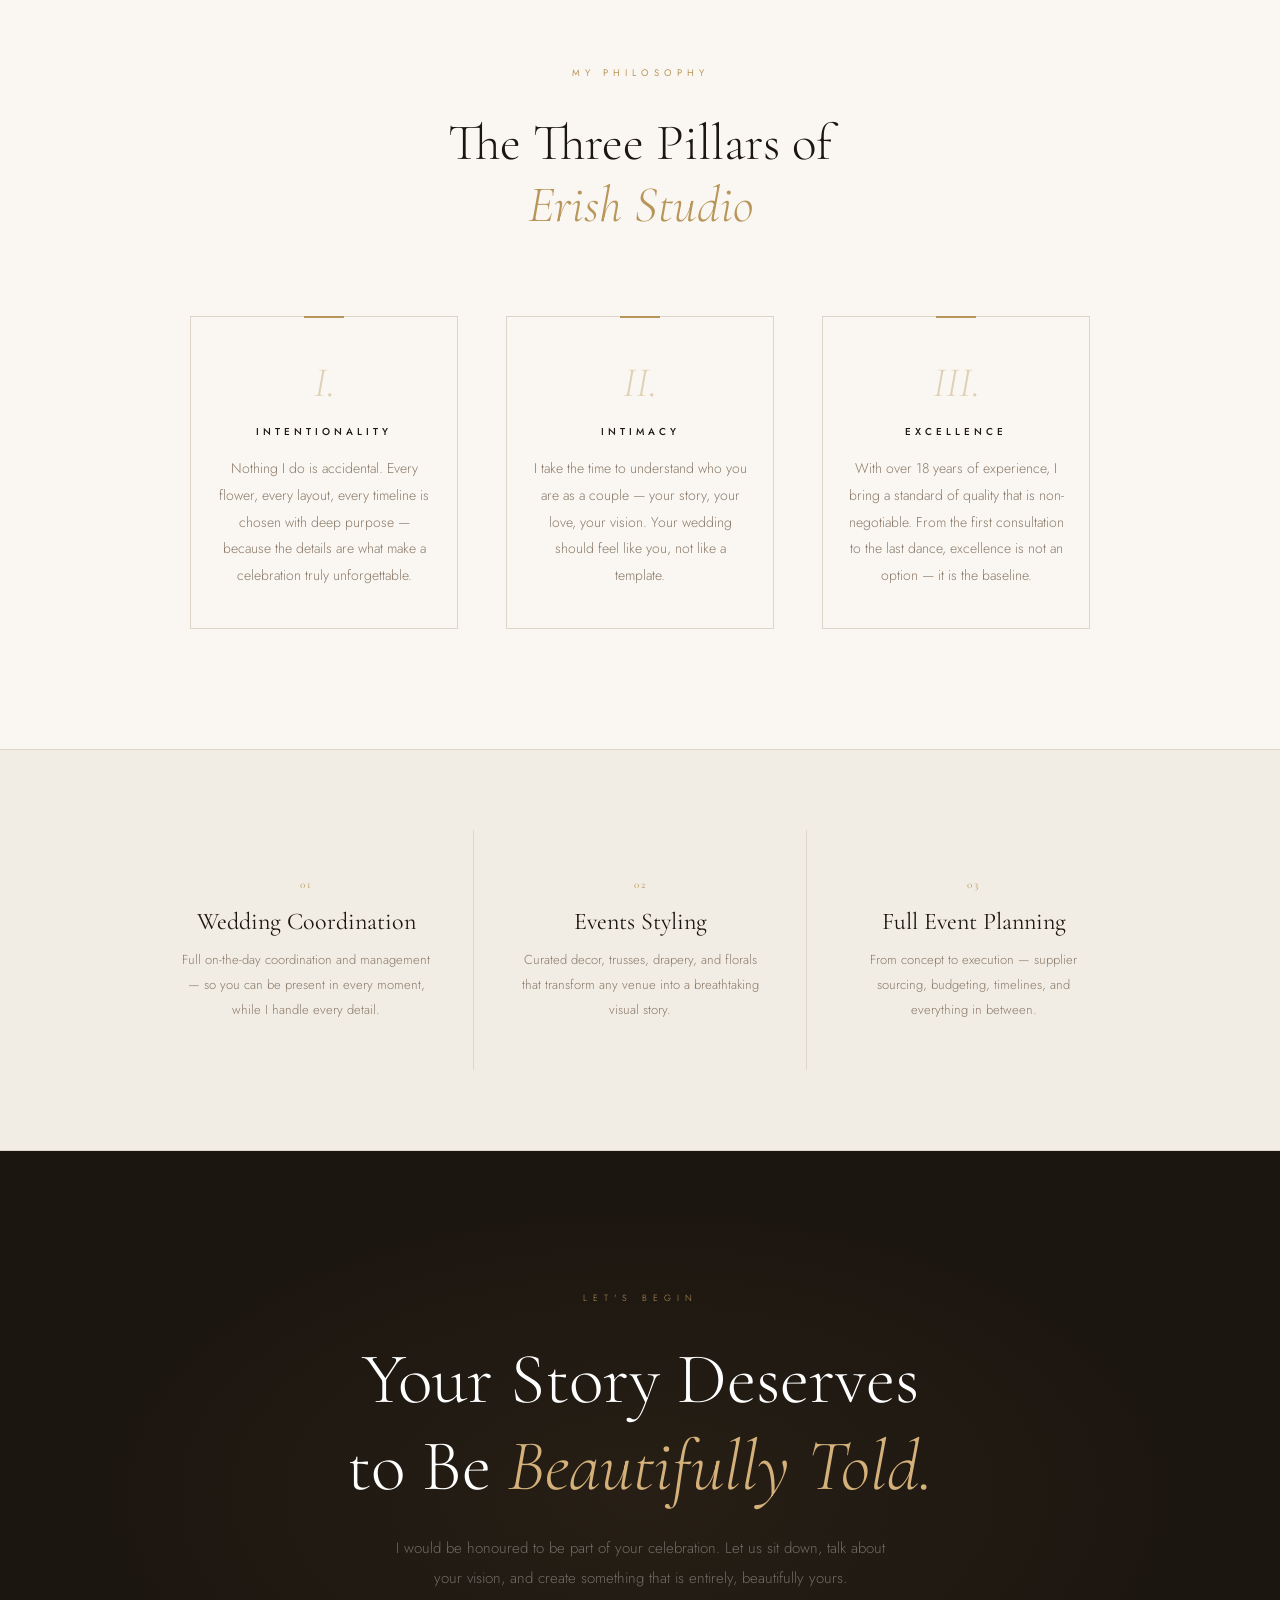
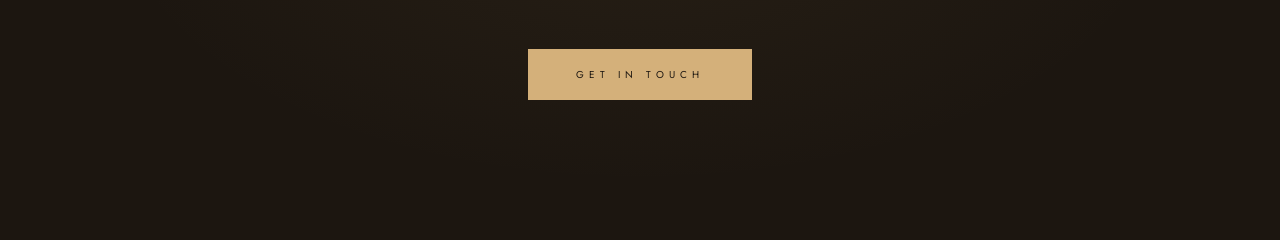
==== commit d70259e0: "Update about.html" ====
--- a/about.html
+++ b/about.html
@@ -699,7 +699,7 @@
         </p>
 
         <p>
-          Erish Studio was born from that experience — not just as a business, but as a <strong>commitment to excellence, intimacy, and artistry</strong> in every celebration I touch. Whether it is an intimate ceremony for 50 or a grand affair for 300, I bring the same level of dedication, precision, and heart to every single event.
+          Erish Studio was born from that experience — not just as a business, but as a <strong>commitment to excellence, intimacy, and artistry</strong> in every celebration I touch. Whether it is an intimate ceremony for 50 or a grand affair for hundreds, I bring the same level of dedication, precision, and heart to every single event.
         </p>
 
         <p>
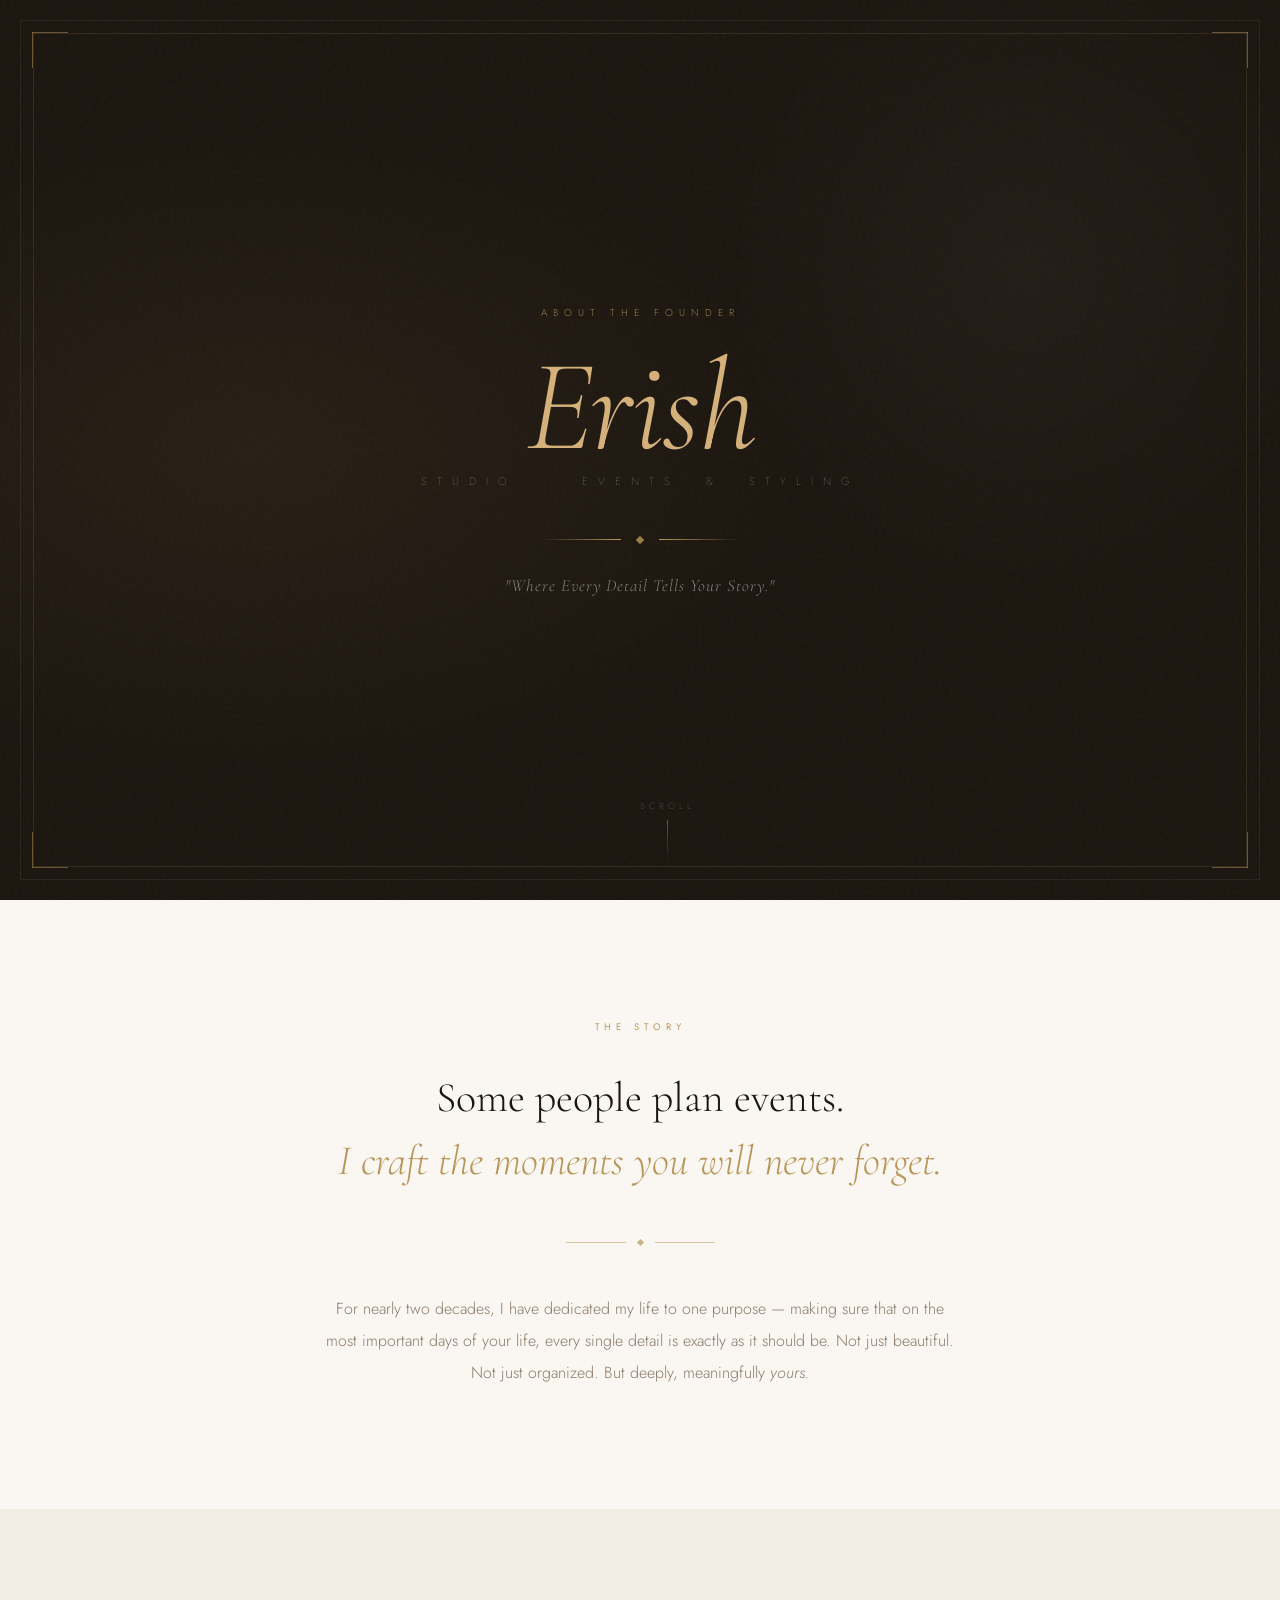
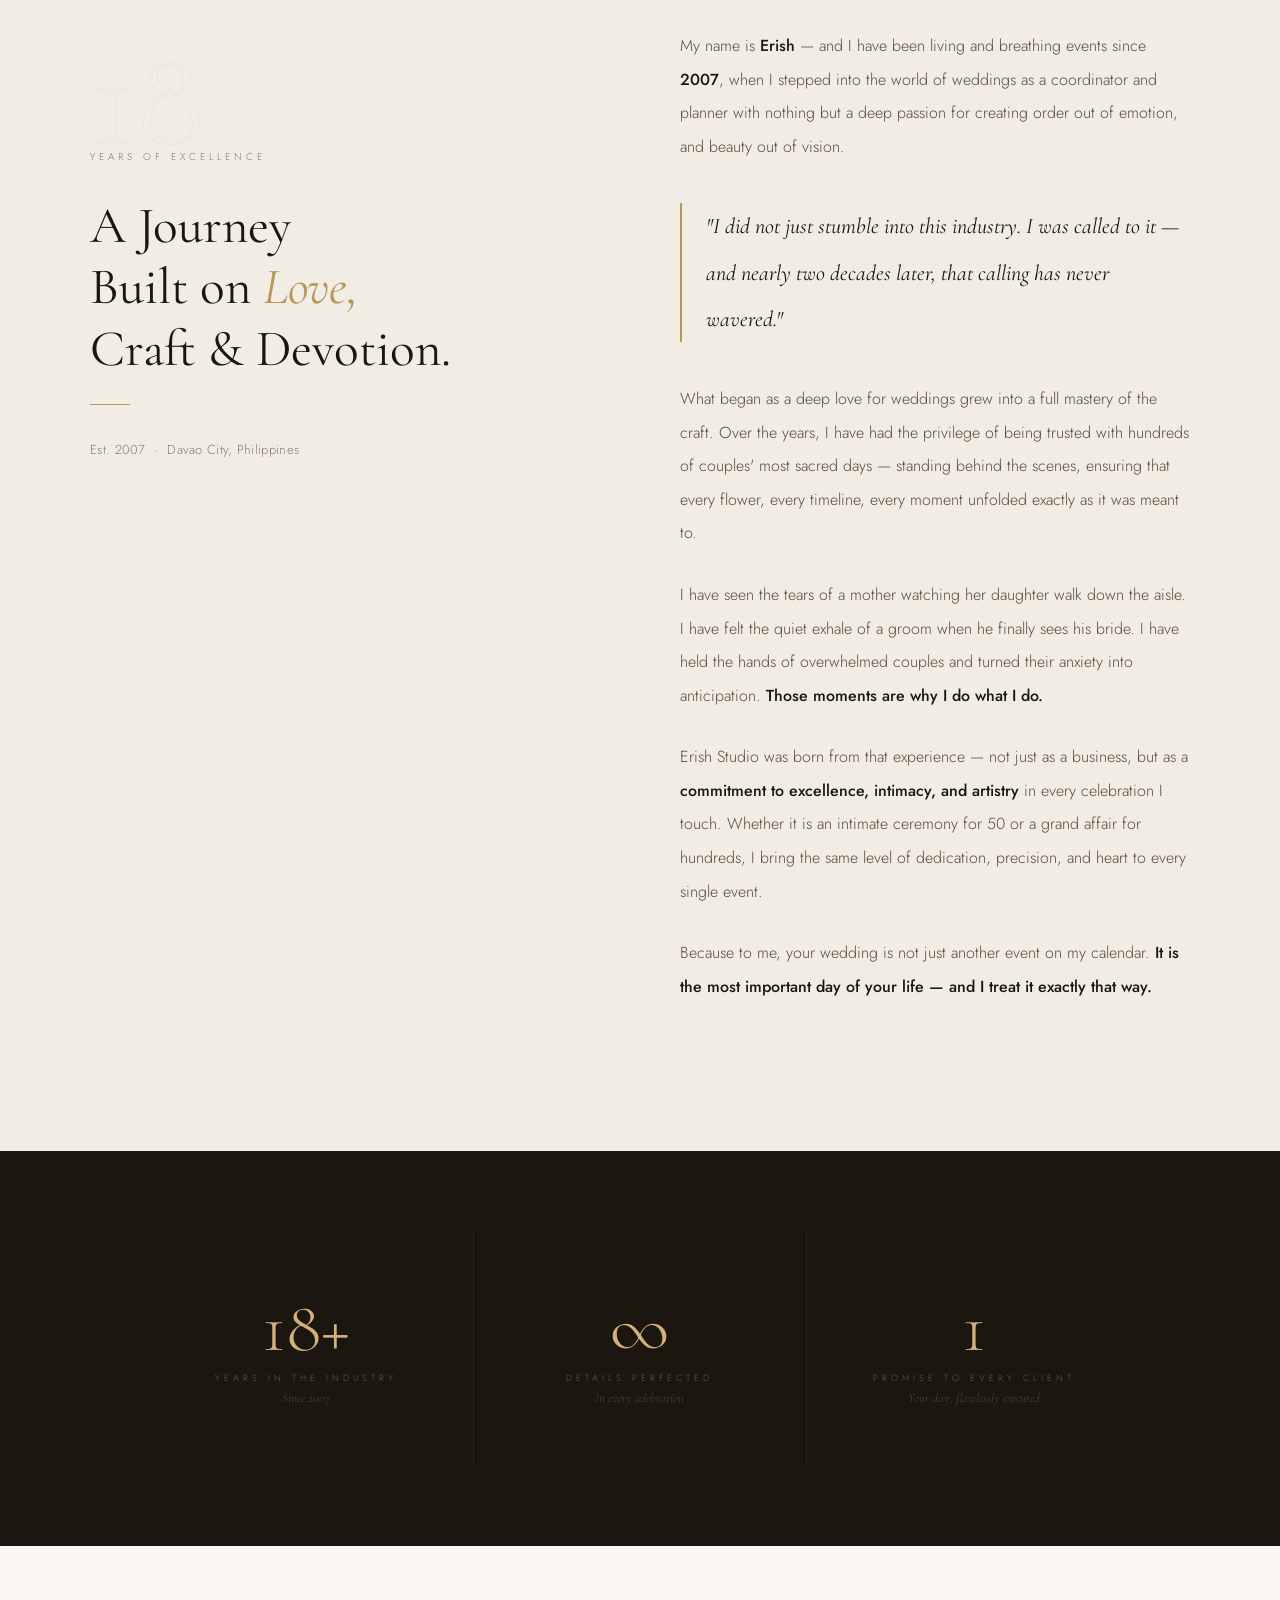
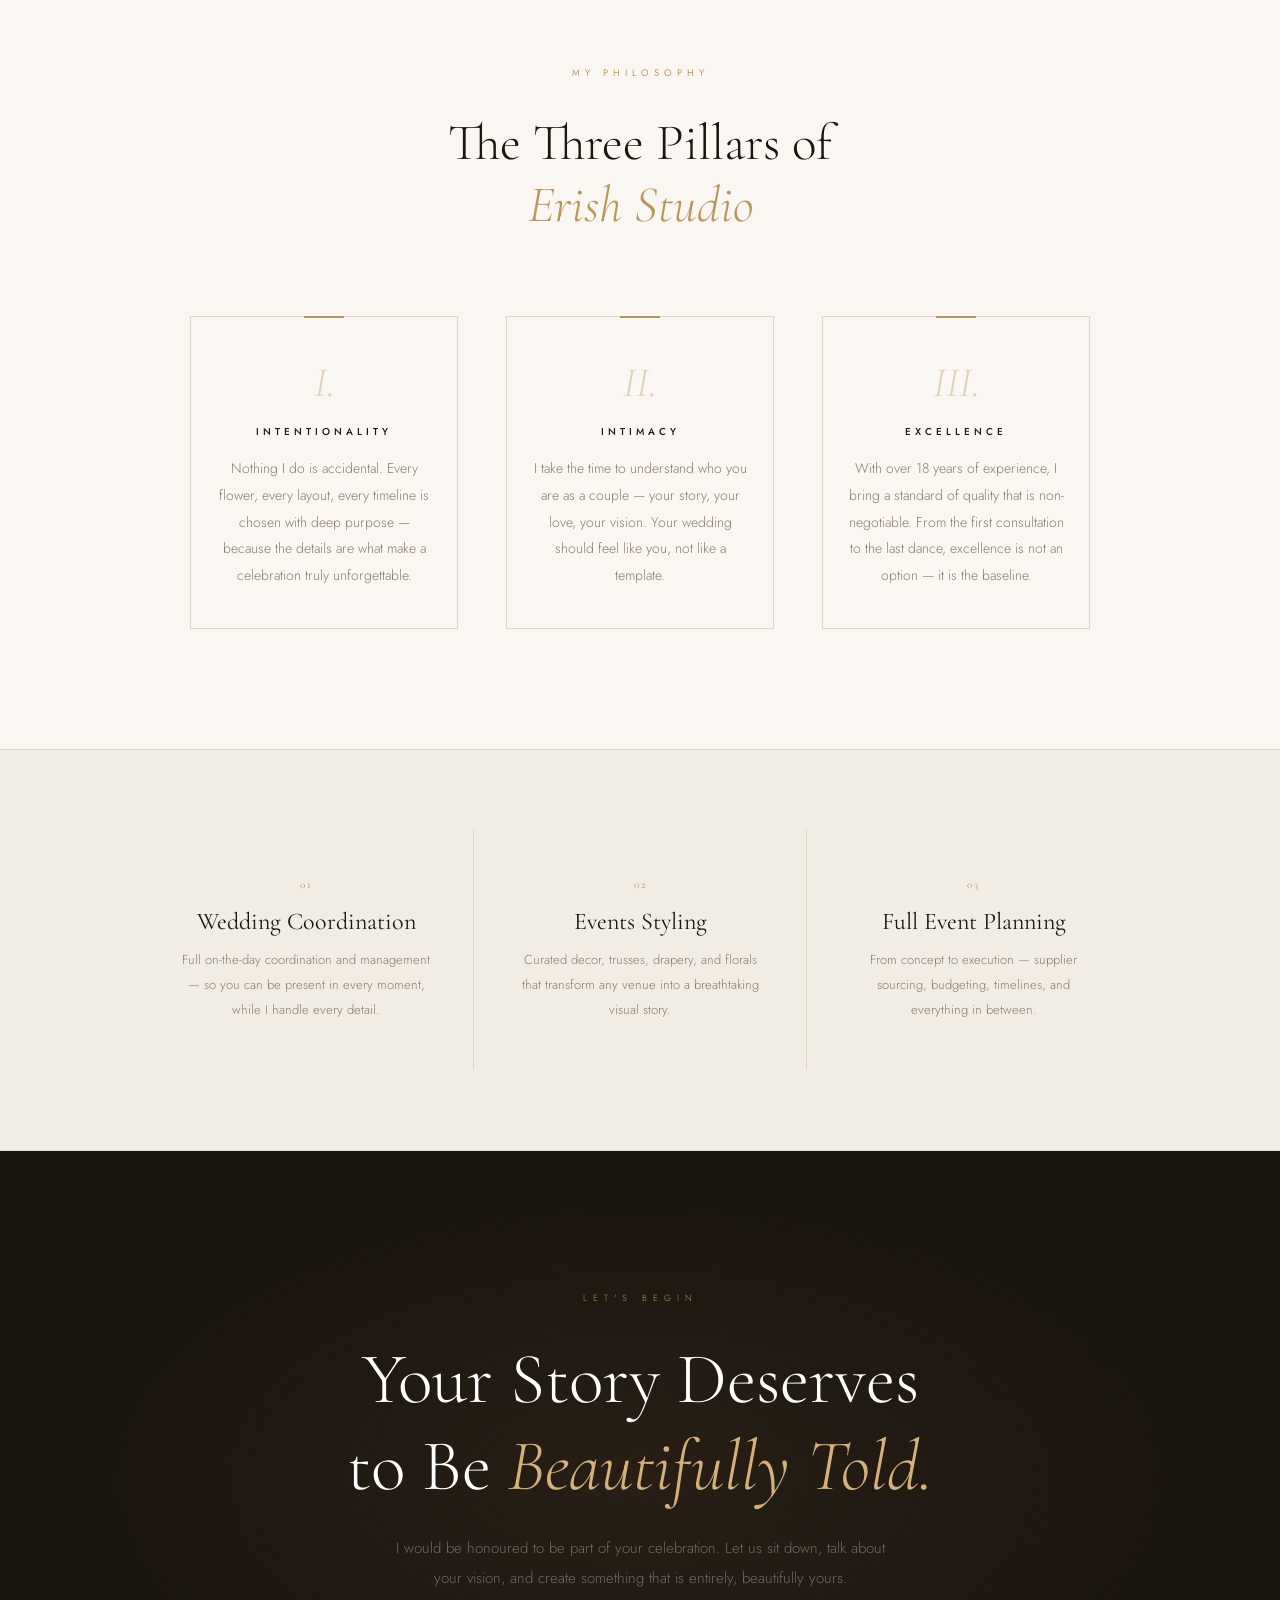
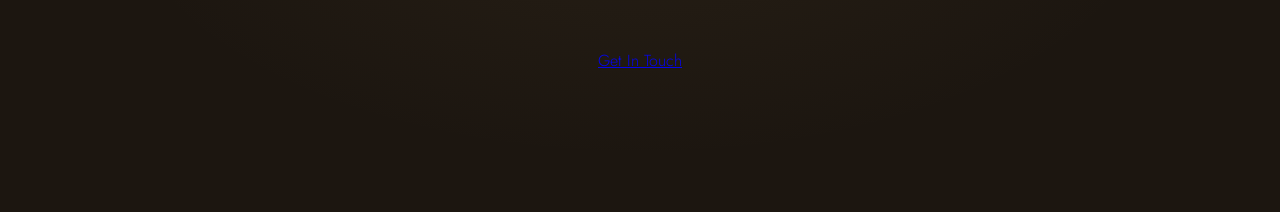
==== commit 23e4b8db: "Update about.html" ====
--- a/about.html
+++ b/about.html
@@ -790,7 +790,7 @@
     <p class="closing-body reveal">
       I would be honoured to be part of your celebration. Let us sit down, talk about your vision, and create something that is entirely, beautifully yours.
     </p>
-    <a href="#contact" class="btn reveal">Get In Touch</a>
+    <a href="inquire.html" class="btn-primary reveal"><span>Get In Touch</span></a>
   </section>
 
   <script>
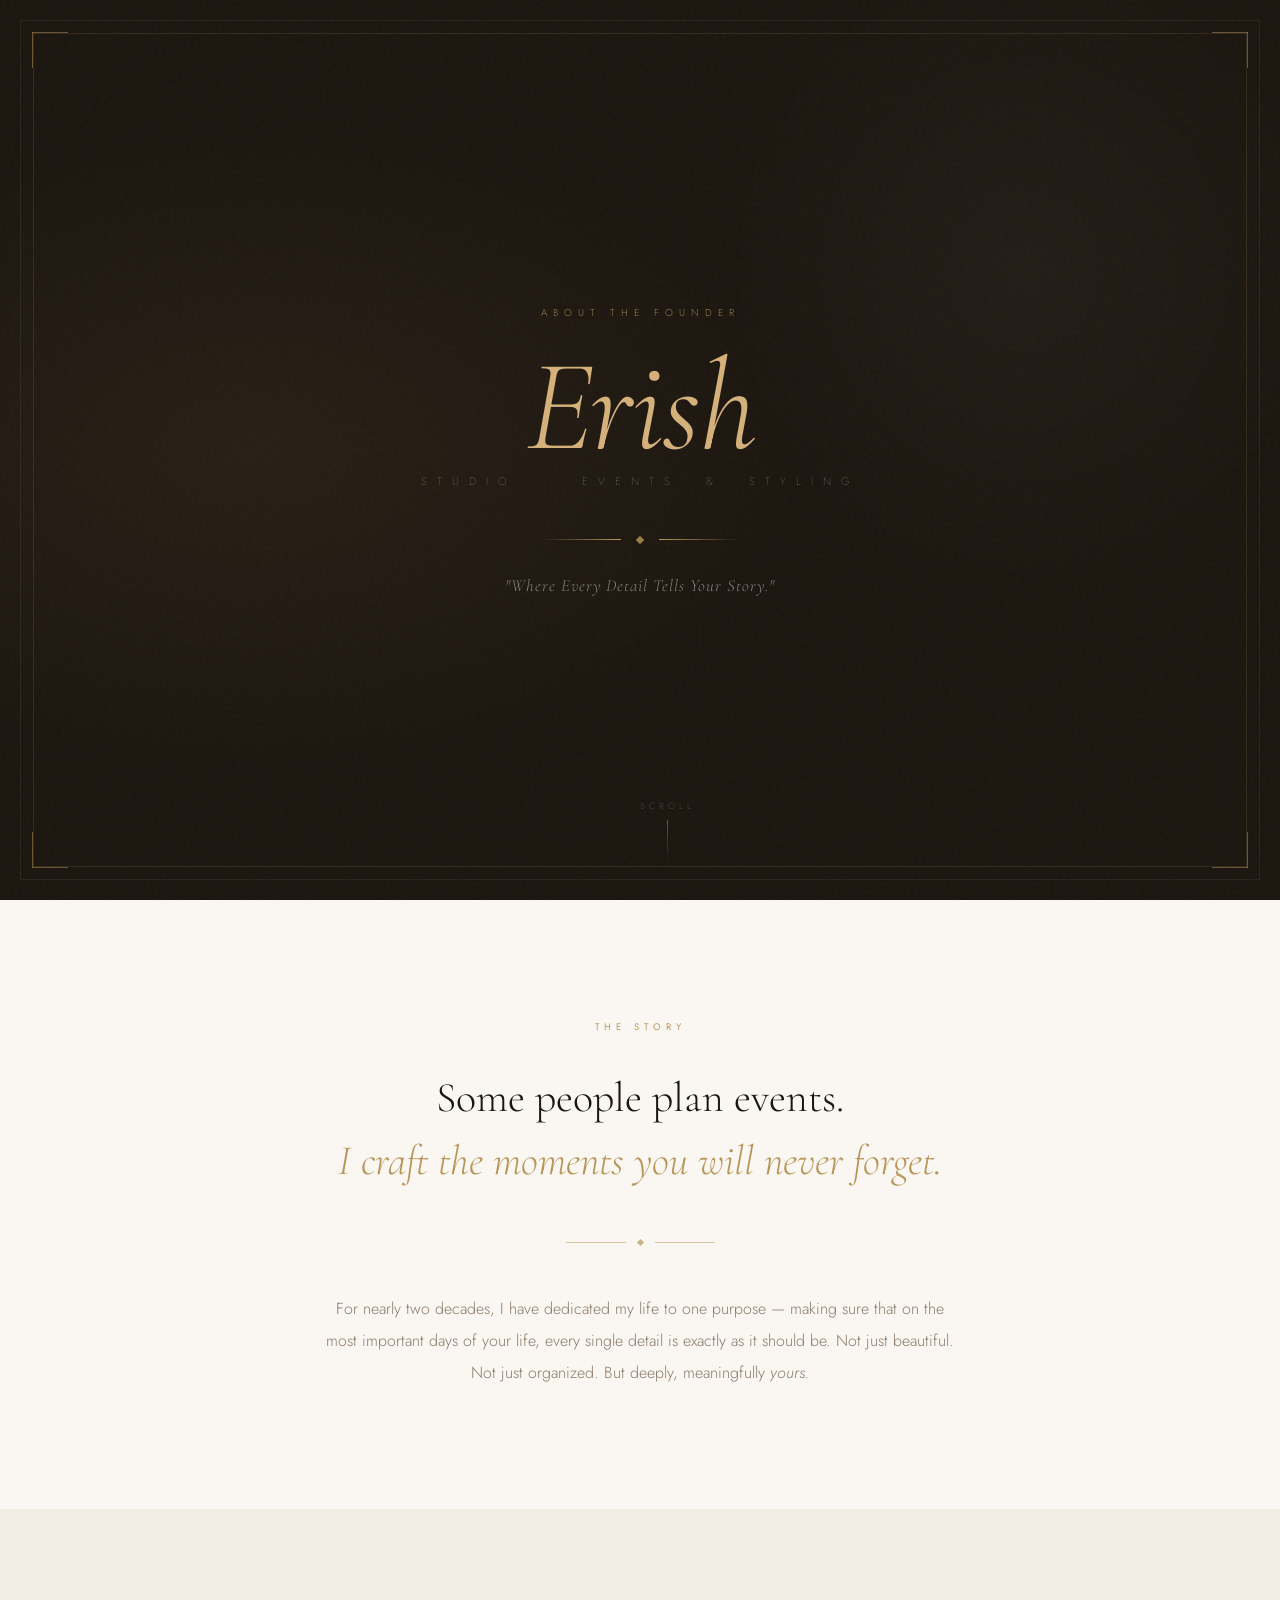
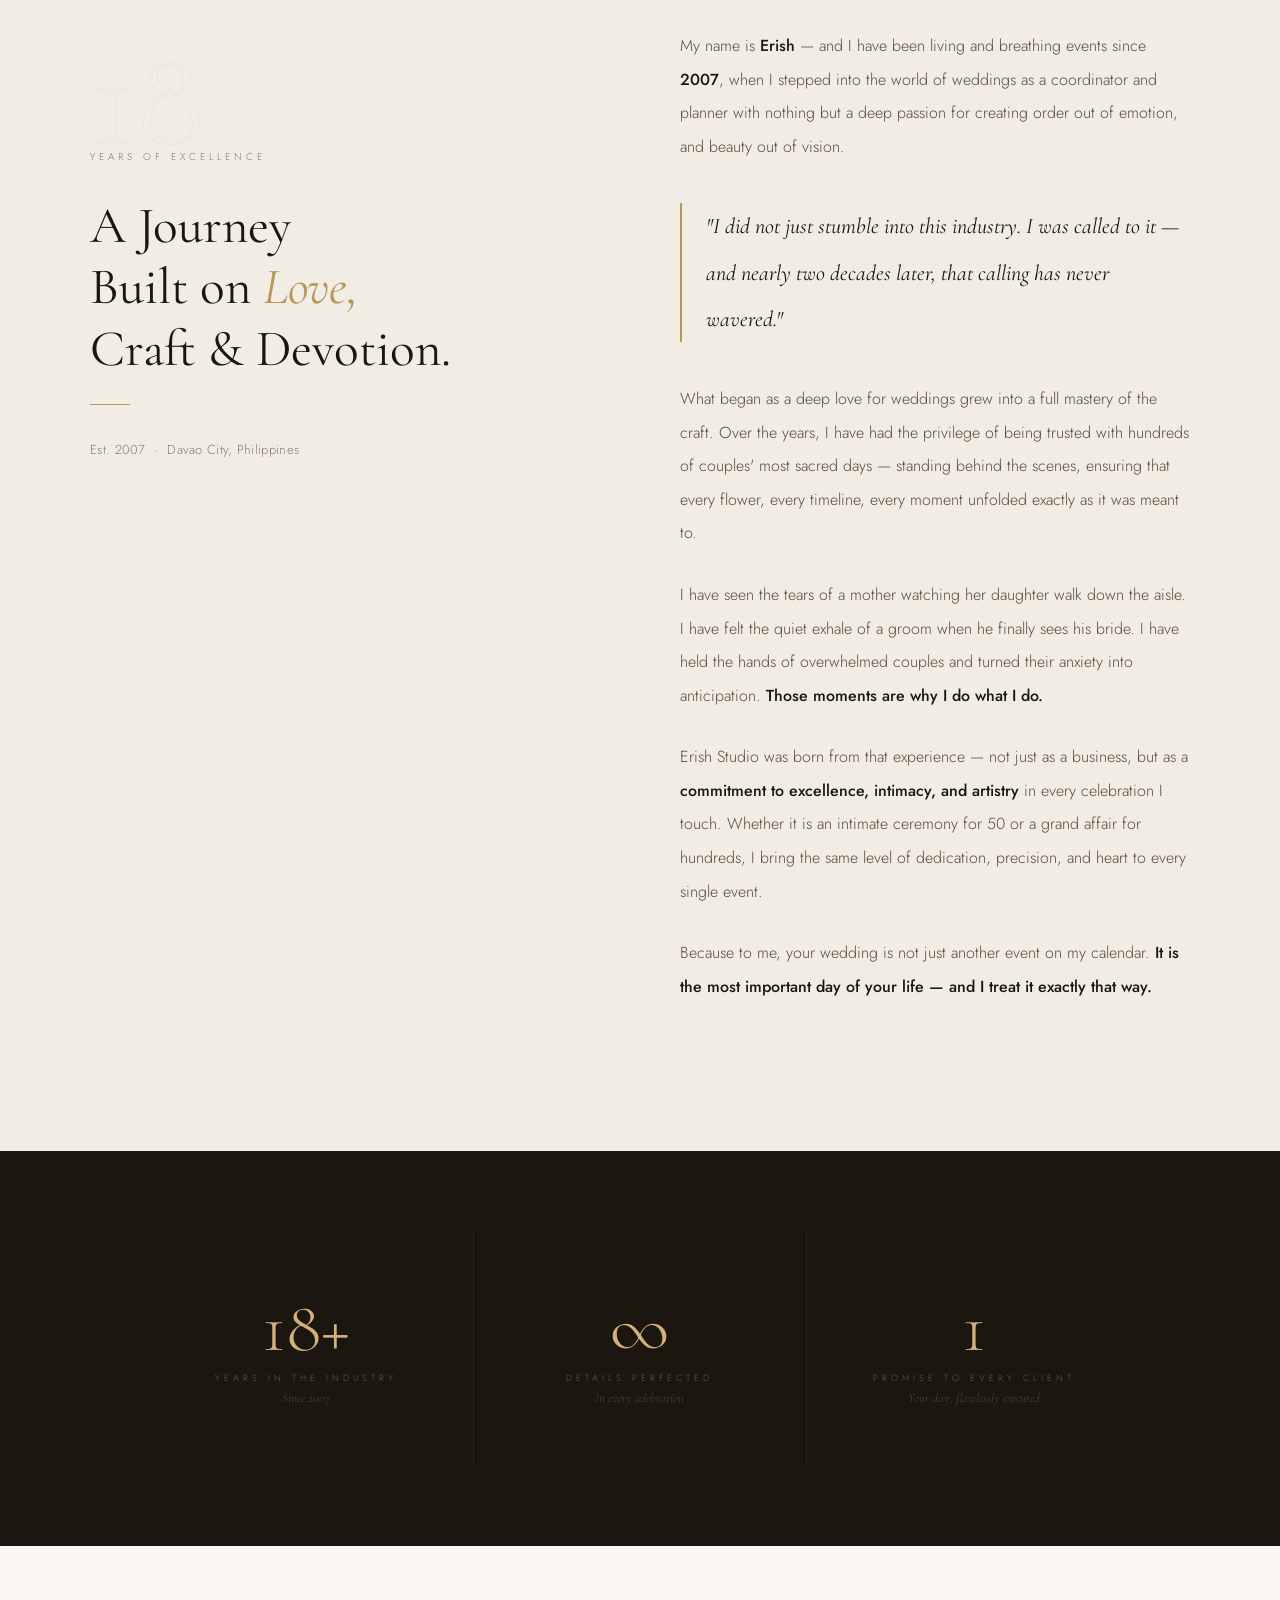
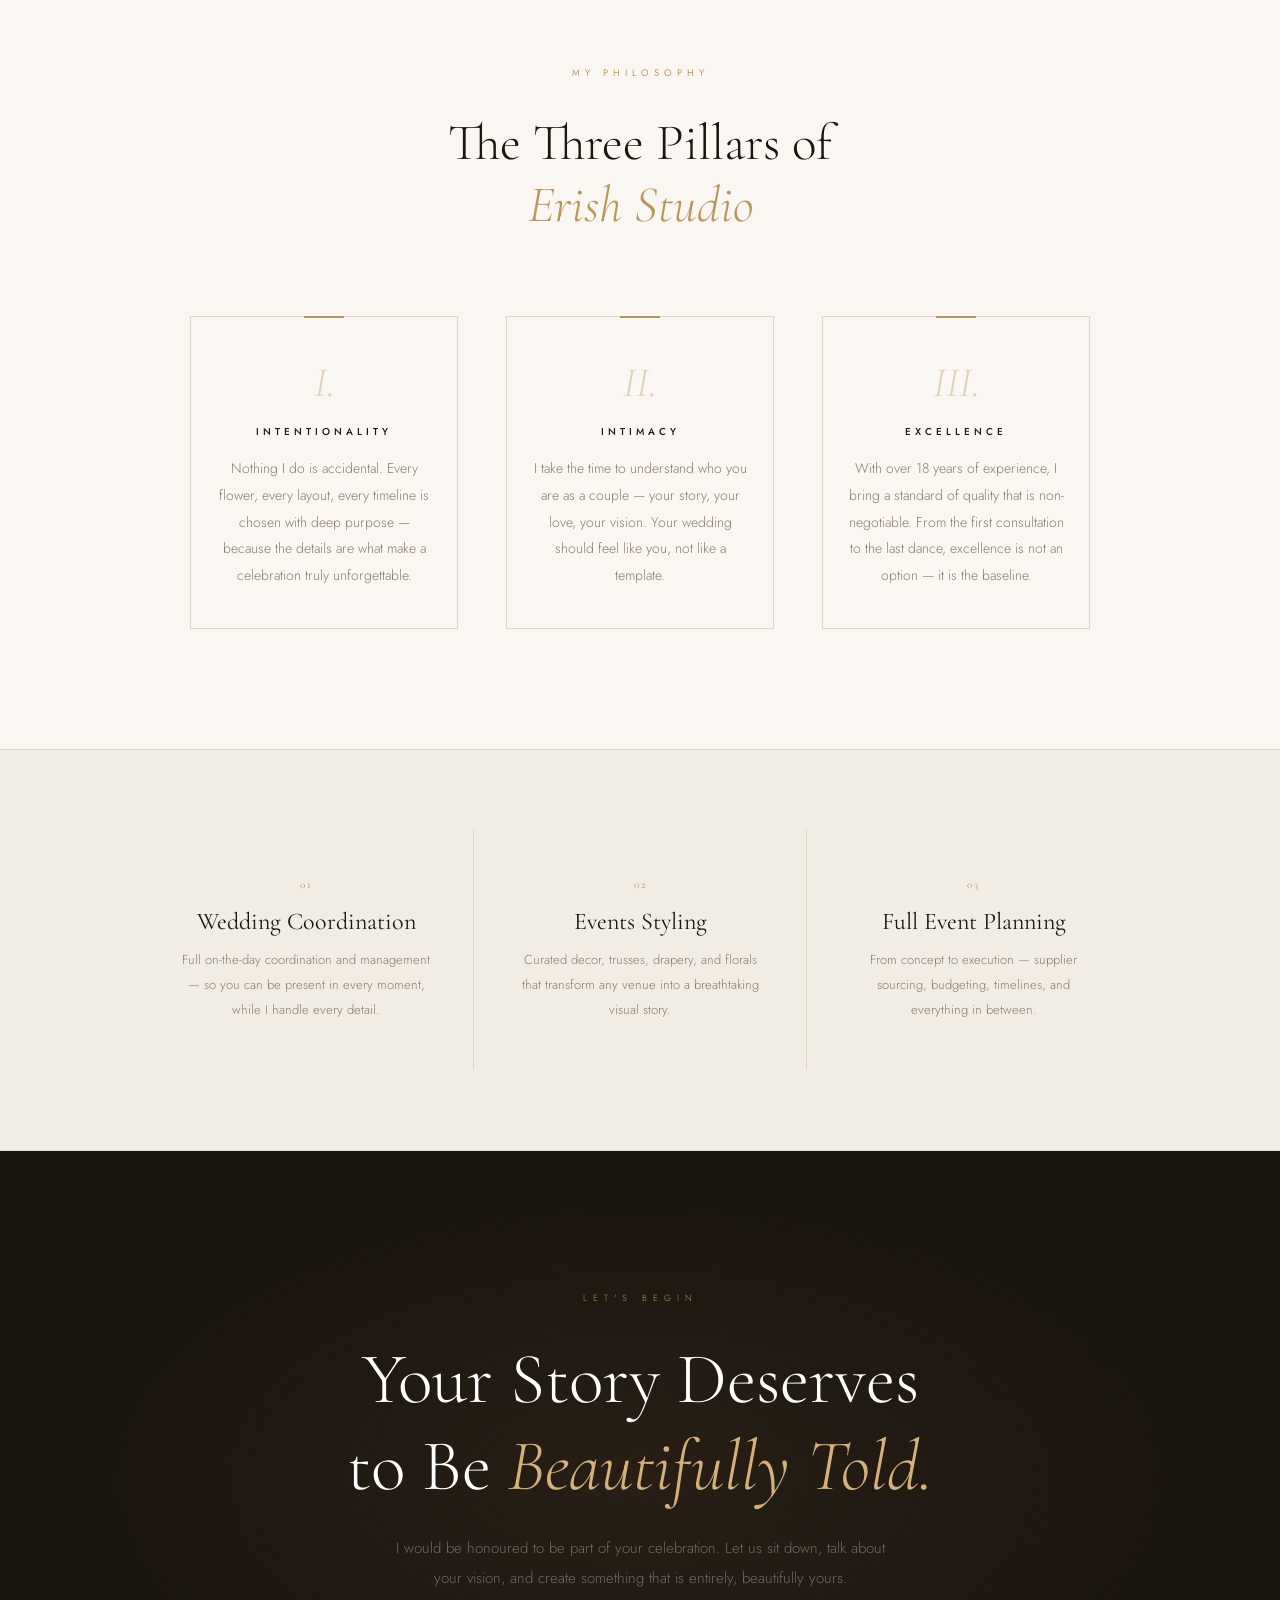
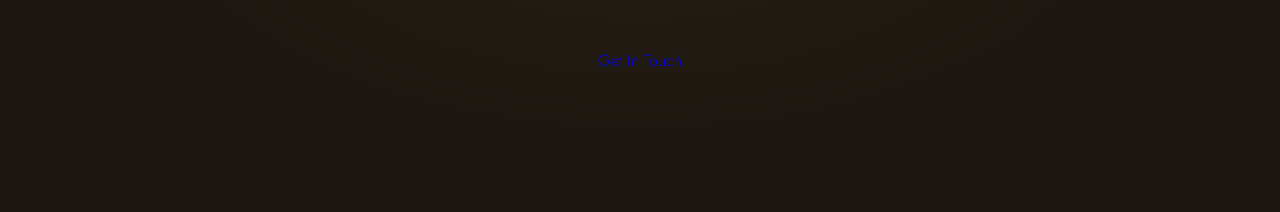
==== commit c6c0d762: "Update about.html" ====
--- a/about.html
+++ b/about.html
@@ -790,7 +790,7 @@
     <p class="closing-body reveal">
       I would be honoured to be part of your celebration. Let us sit down, talk about your vision, and create something that is entirely, beautifully yours.
     </p>
-    <a href="inquire.html" class="btn-primary reveal"><span>Get In Touch</span></a>
+    <a href="inquire.html" class="btn-primary reveal" style="display: inline-block; text-decoration: none;"><span>Get In Touch</span></a>
   </section>
 
   <script>
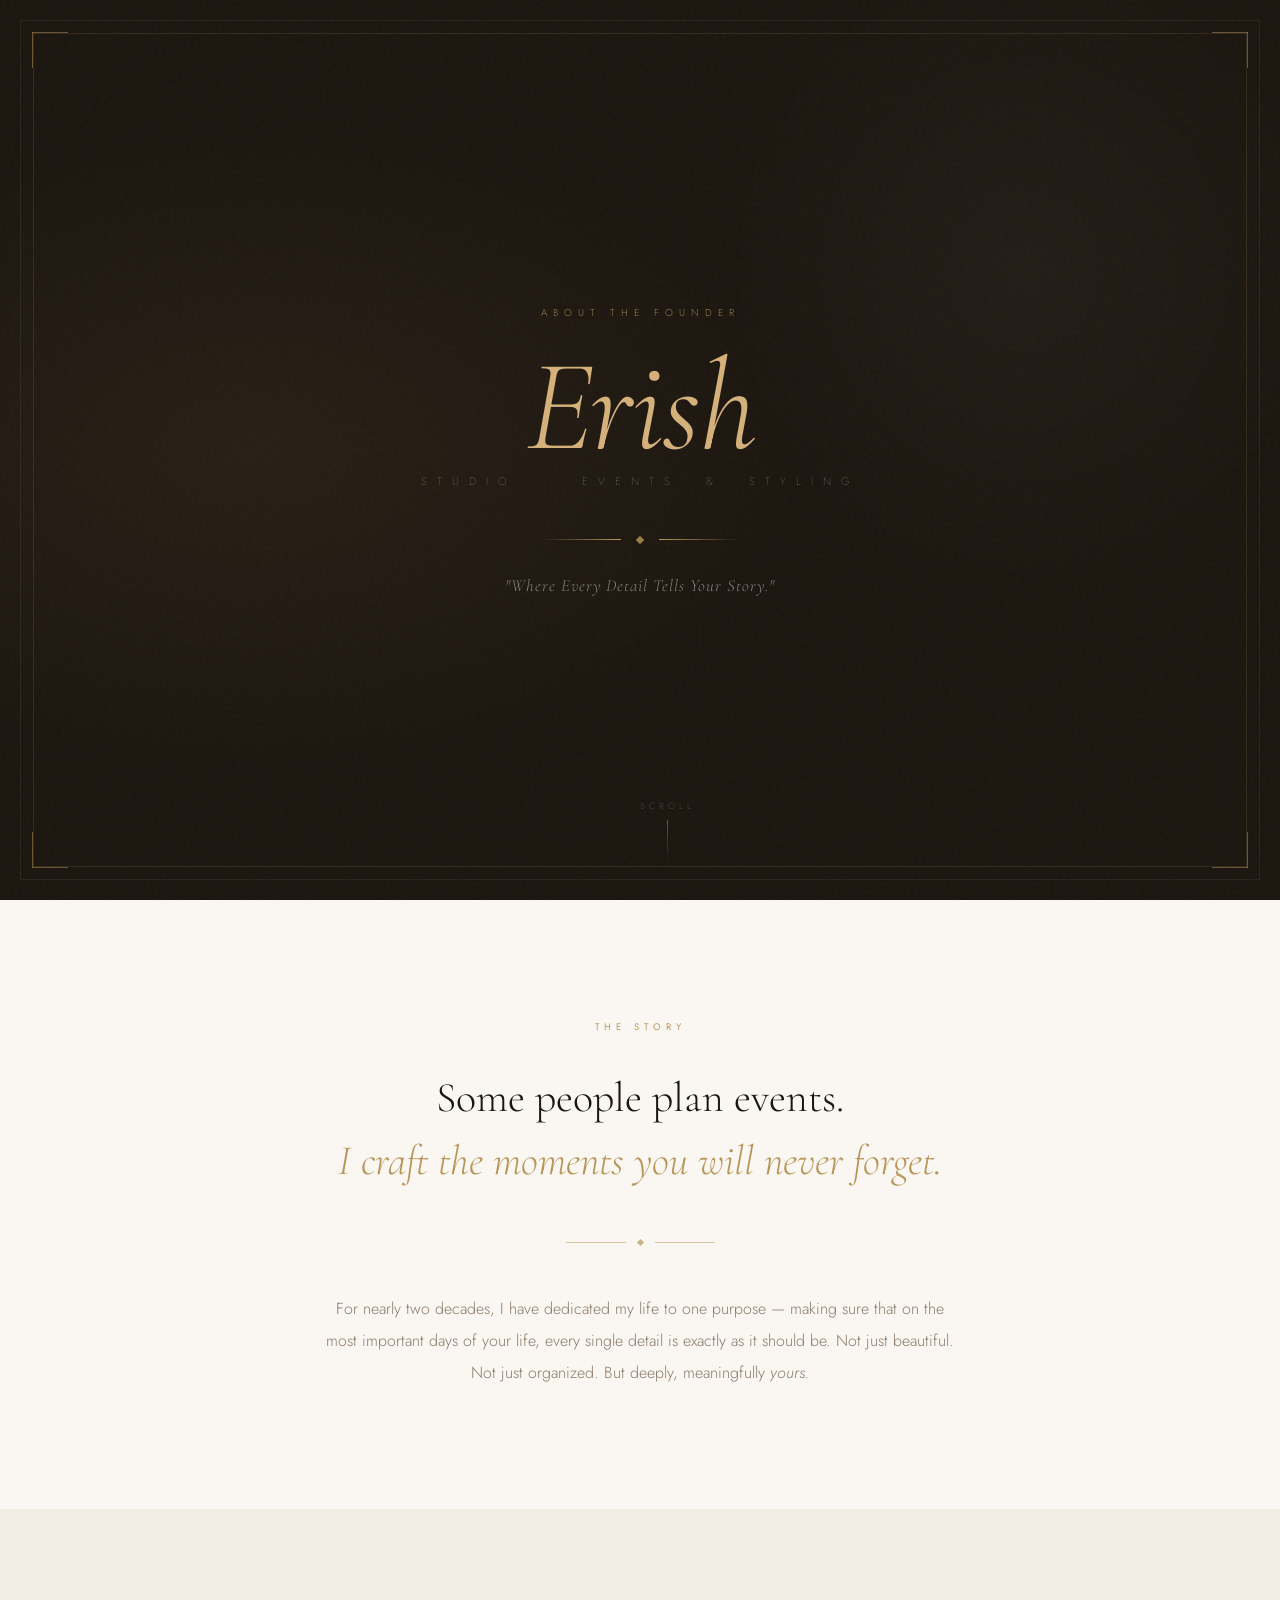
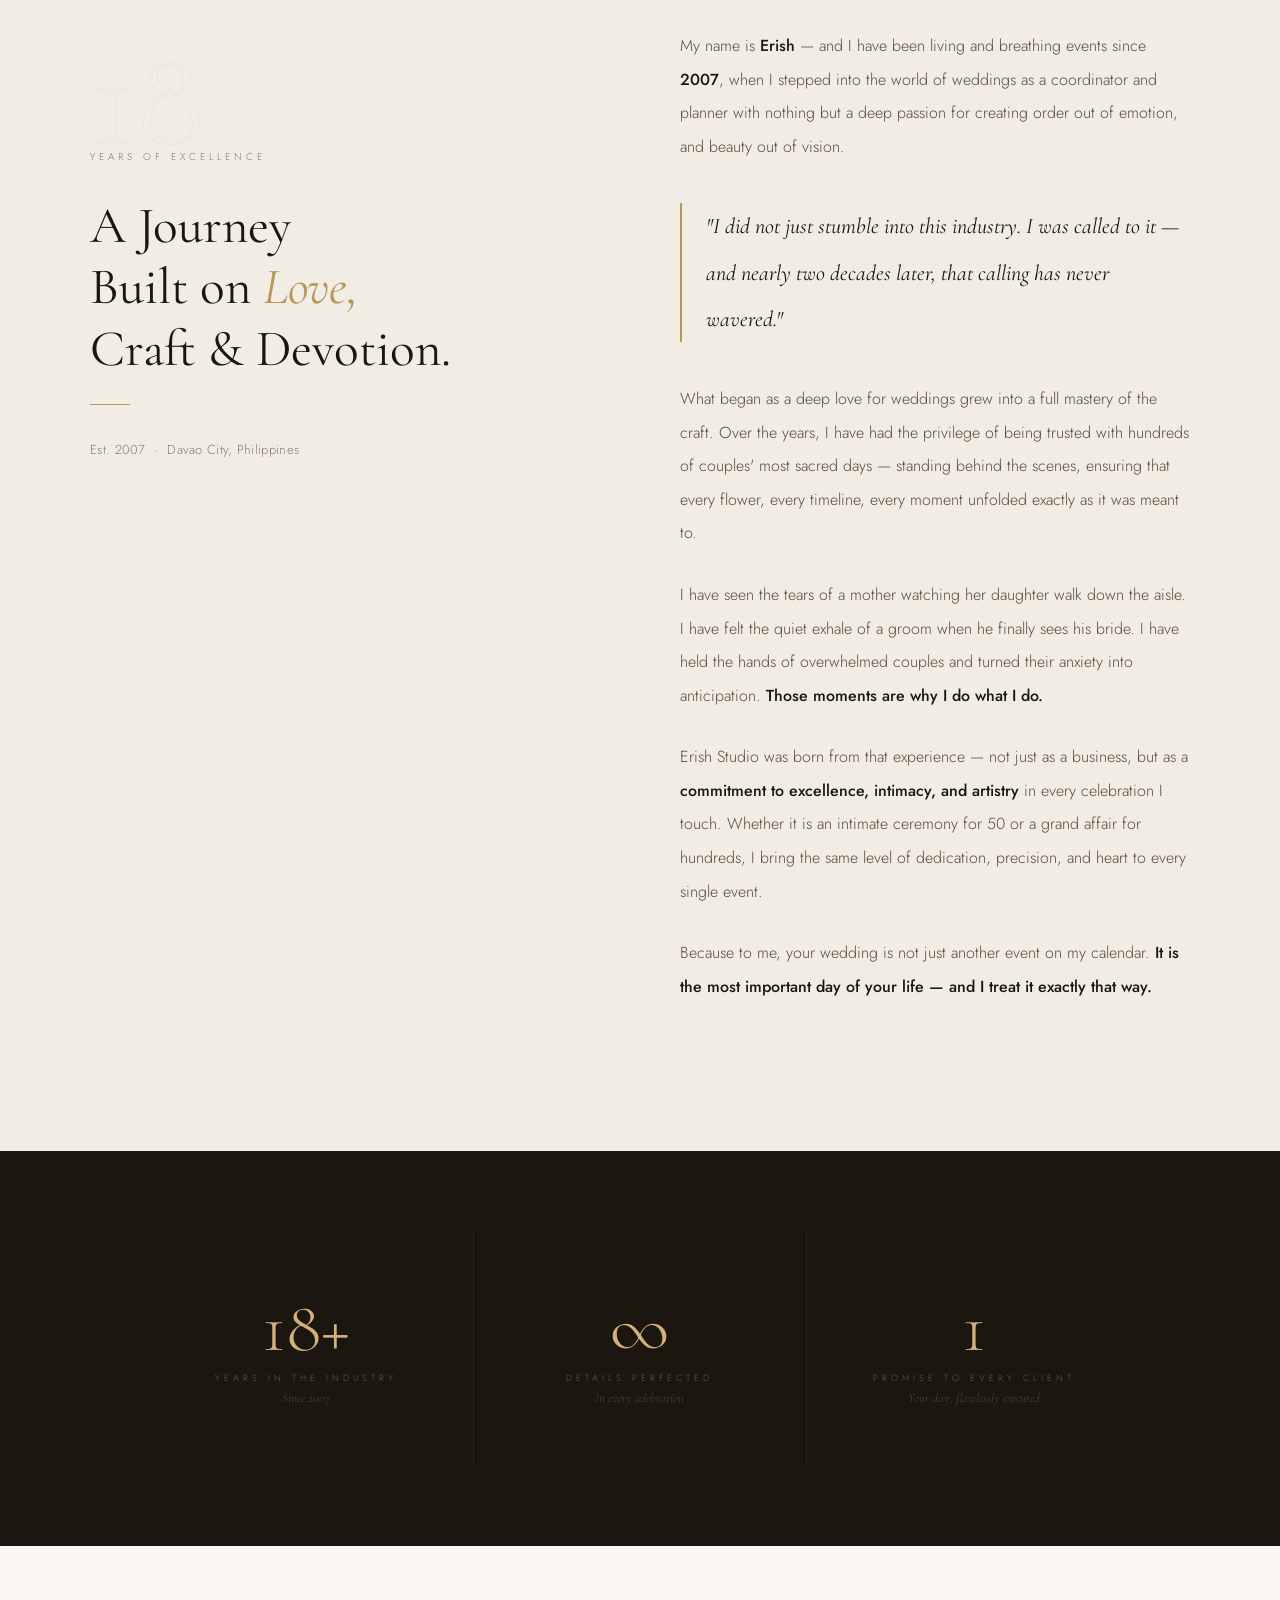
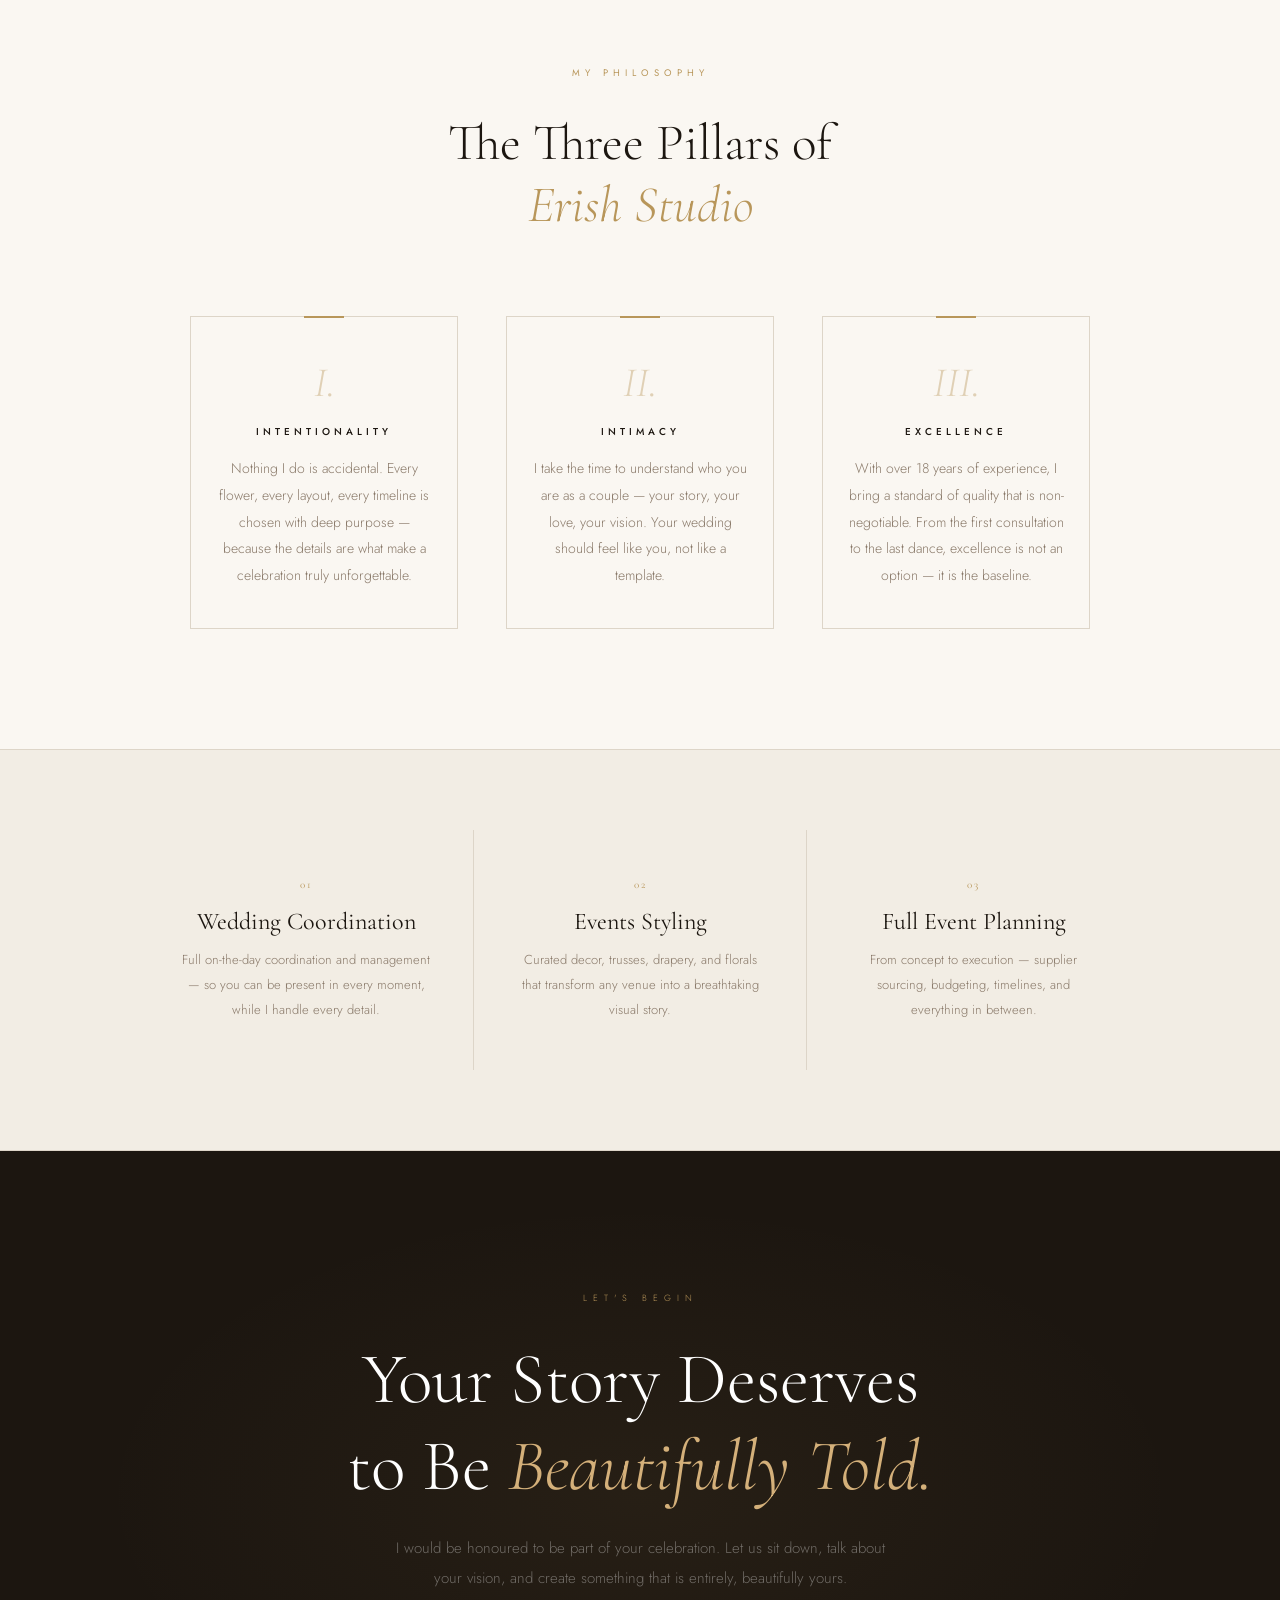
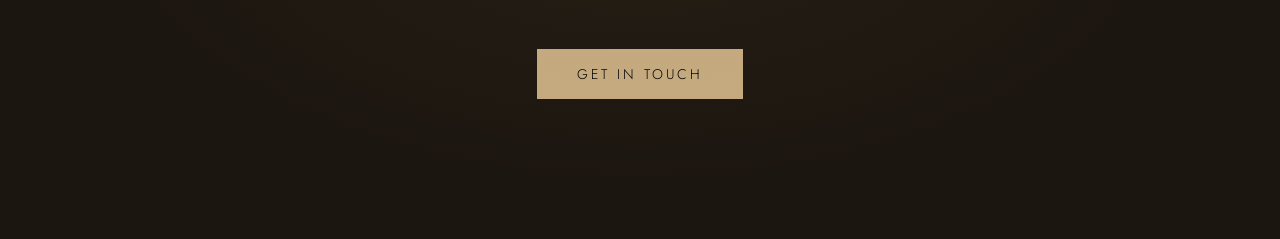
==== commit 913ba410: "Update about.html" ====
--- a/about.html
+++ b/about.html
@@ -790,7 +790,7 @@
     <p class="closing-body reveal">
       I would be honoured to be part of your celebration. Let us sit down, talk about your vision, and create something that is entirely, beautifully yours.
     </p>
-    <a href="inquire.html" class="btn-primary reveal" style="display: inline-block; text-decoration: none;"><span>Get In Touch</span></a>
+   <a href="inquire.html" style="display: inline-block; background-color: #c5aa81; color: #000; padding: 15px 40px; text-decoration: none; font-family: inherit; font-size: 14px; letter-spacing: 3px; text-transform: uppercase; transition: opacity 0.3s;" onmouseover="this.style.opacity='0.8'" onmouseout="this.style.opacity='1'">Get In Touch</a>
   </section>
 
   <script>
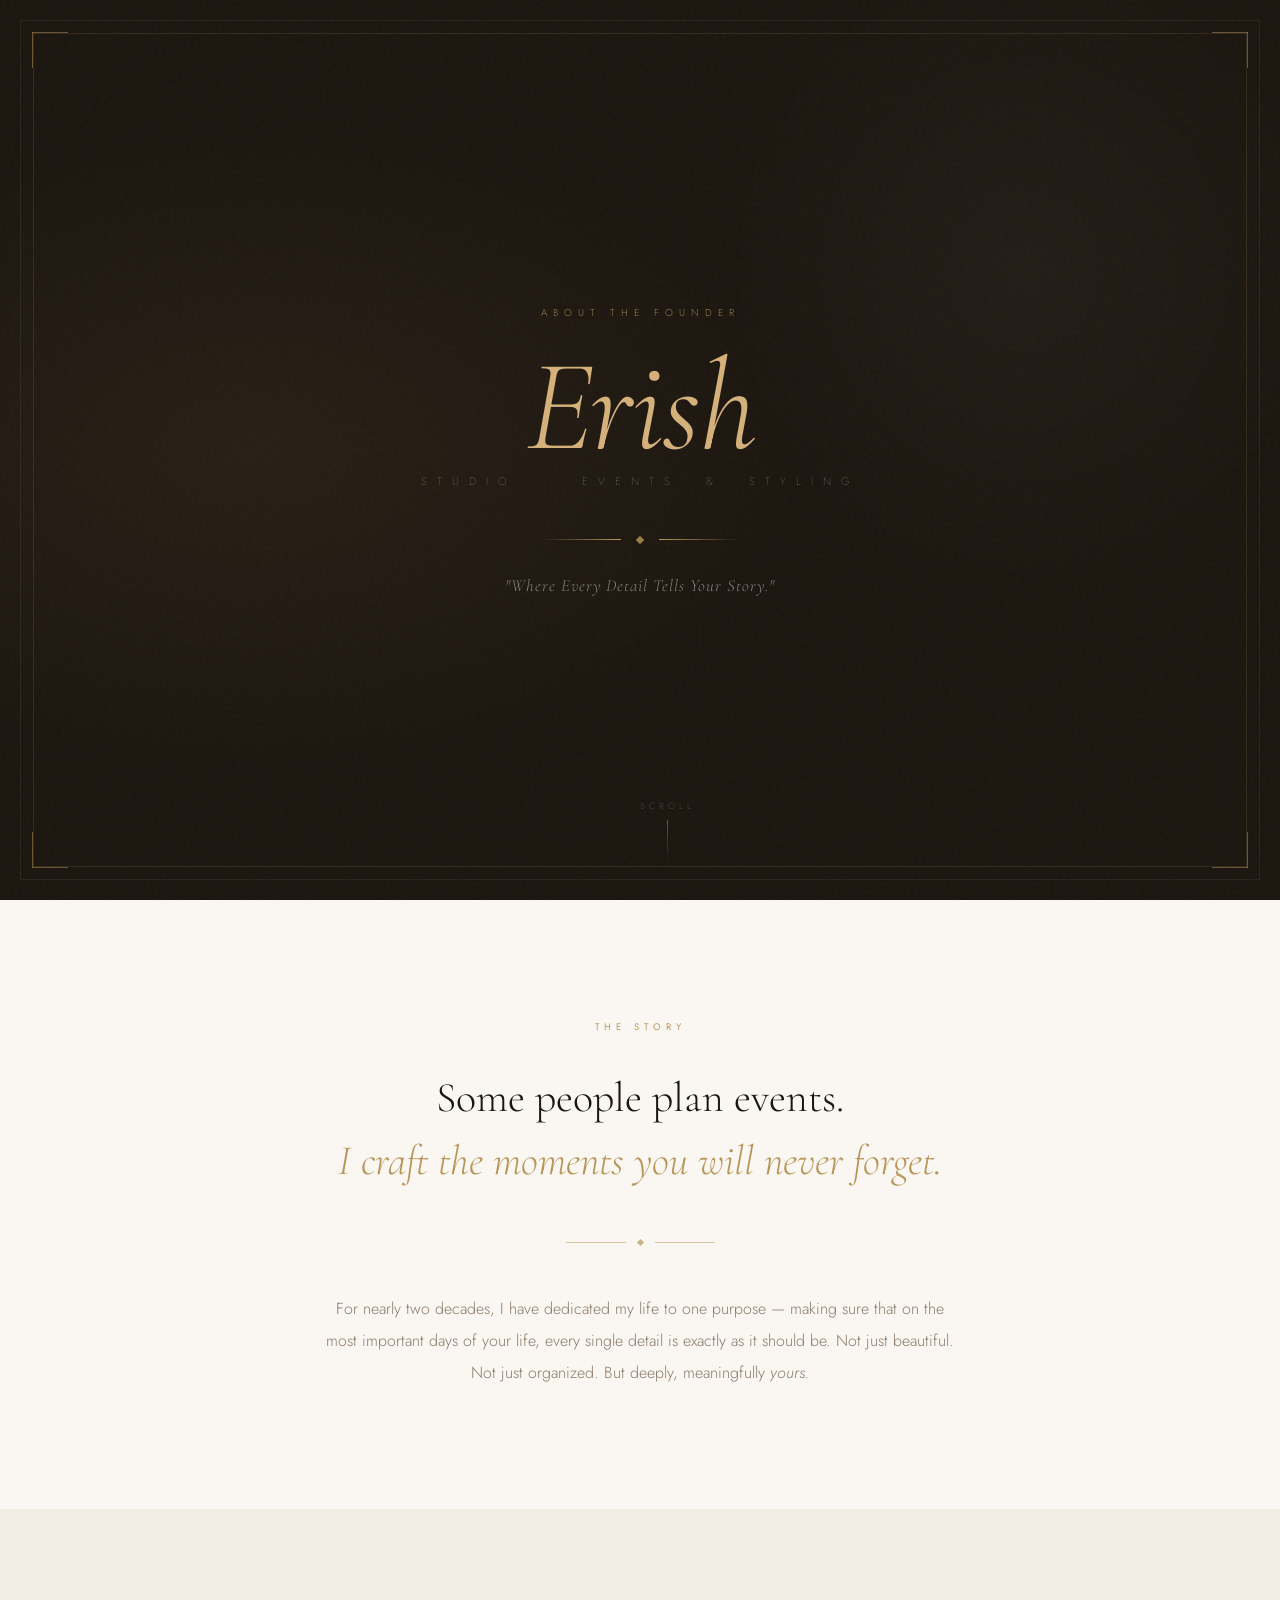
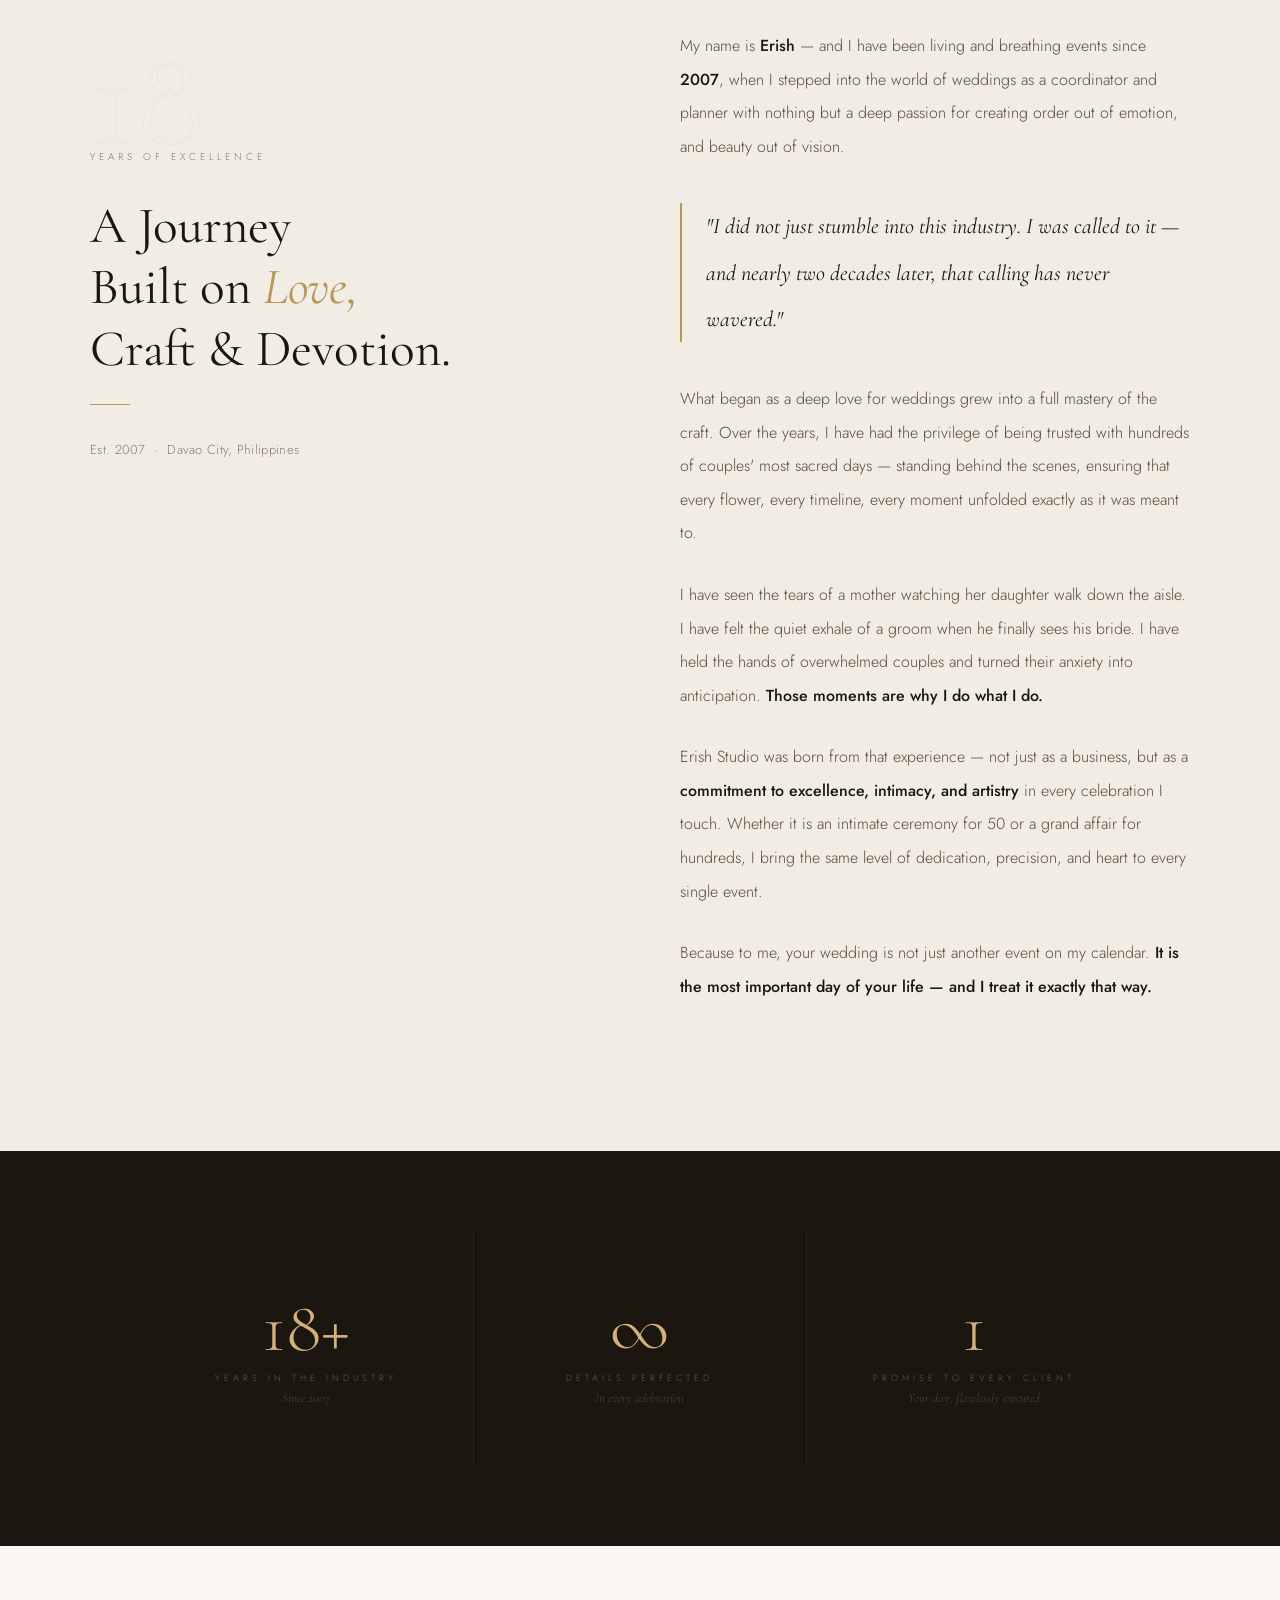
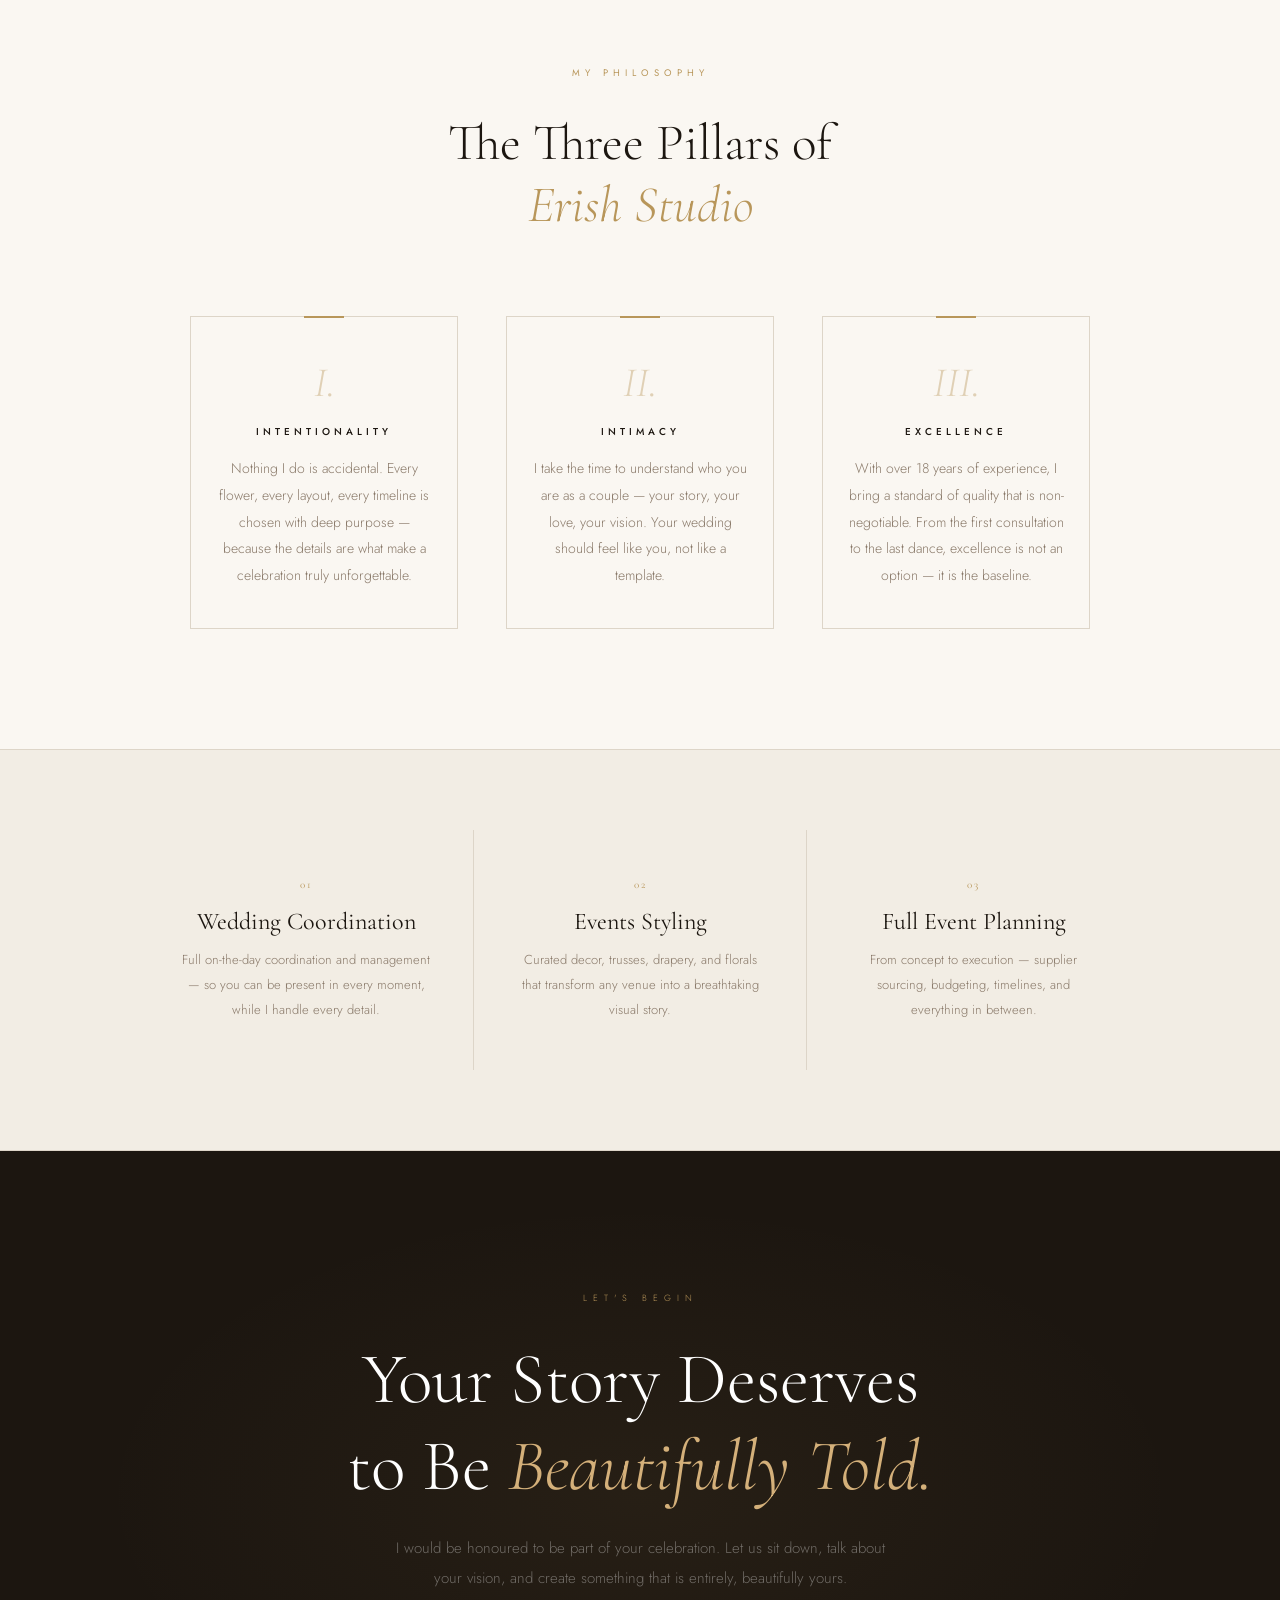
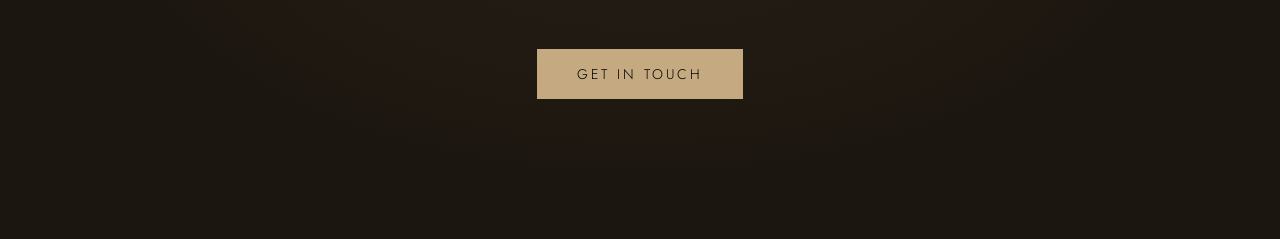
==== commit 7fe929ef: "Update about.html" ====
--- a/about.html
+++ b/about.html
@@ -790,7 +790,7 @@
     <p class="closing-body reveal">
       I would be honoured to be part of your celebration. Let us sit down, talk about your vision, and create something that is entirely, beautifully yours.
     </p>
-   <a href="inquire.html" style="display: inline-block; background-color: #c5aa81; color: #000; padding: 15px 40px; text-decoration: none; font-family: inherit; font-size: 14px; letter-spacing: 3px; text-transform: uppercase; transition: opacity 0.3s;" onmouseover="this.style.opacity='0.8'" onmouseout="this.style.opacity='1'">Get In Touch</a>
+  <a href="inquire.html" class="reveal" style="display: inline-block; background-color: #c5aa81; color: #000; padding: 15px 40px; text-decoration: none; font-family: inherit; font-size: 14px; letter-spacing: 3px; text-transform: uppercase;">Get In Touch</a>
   </section>
 
   <script>
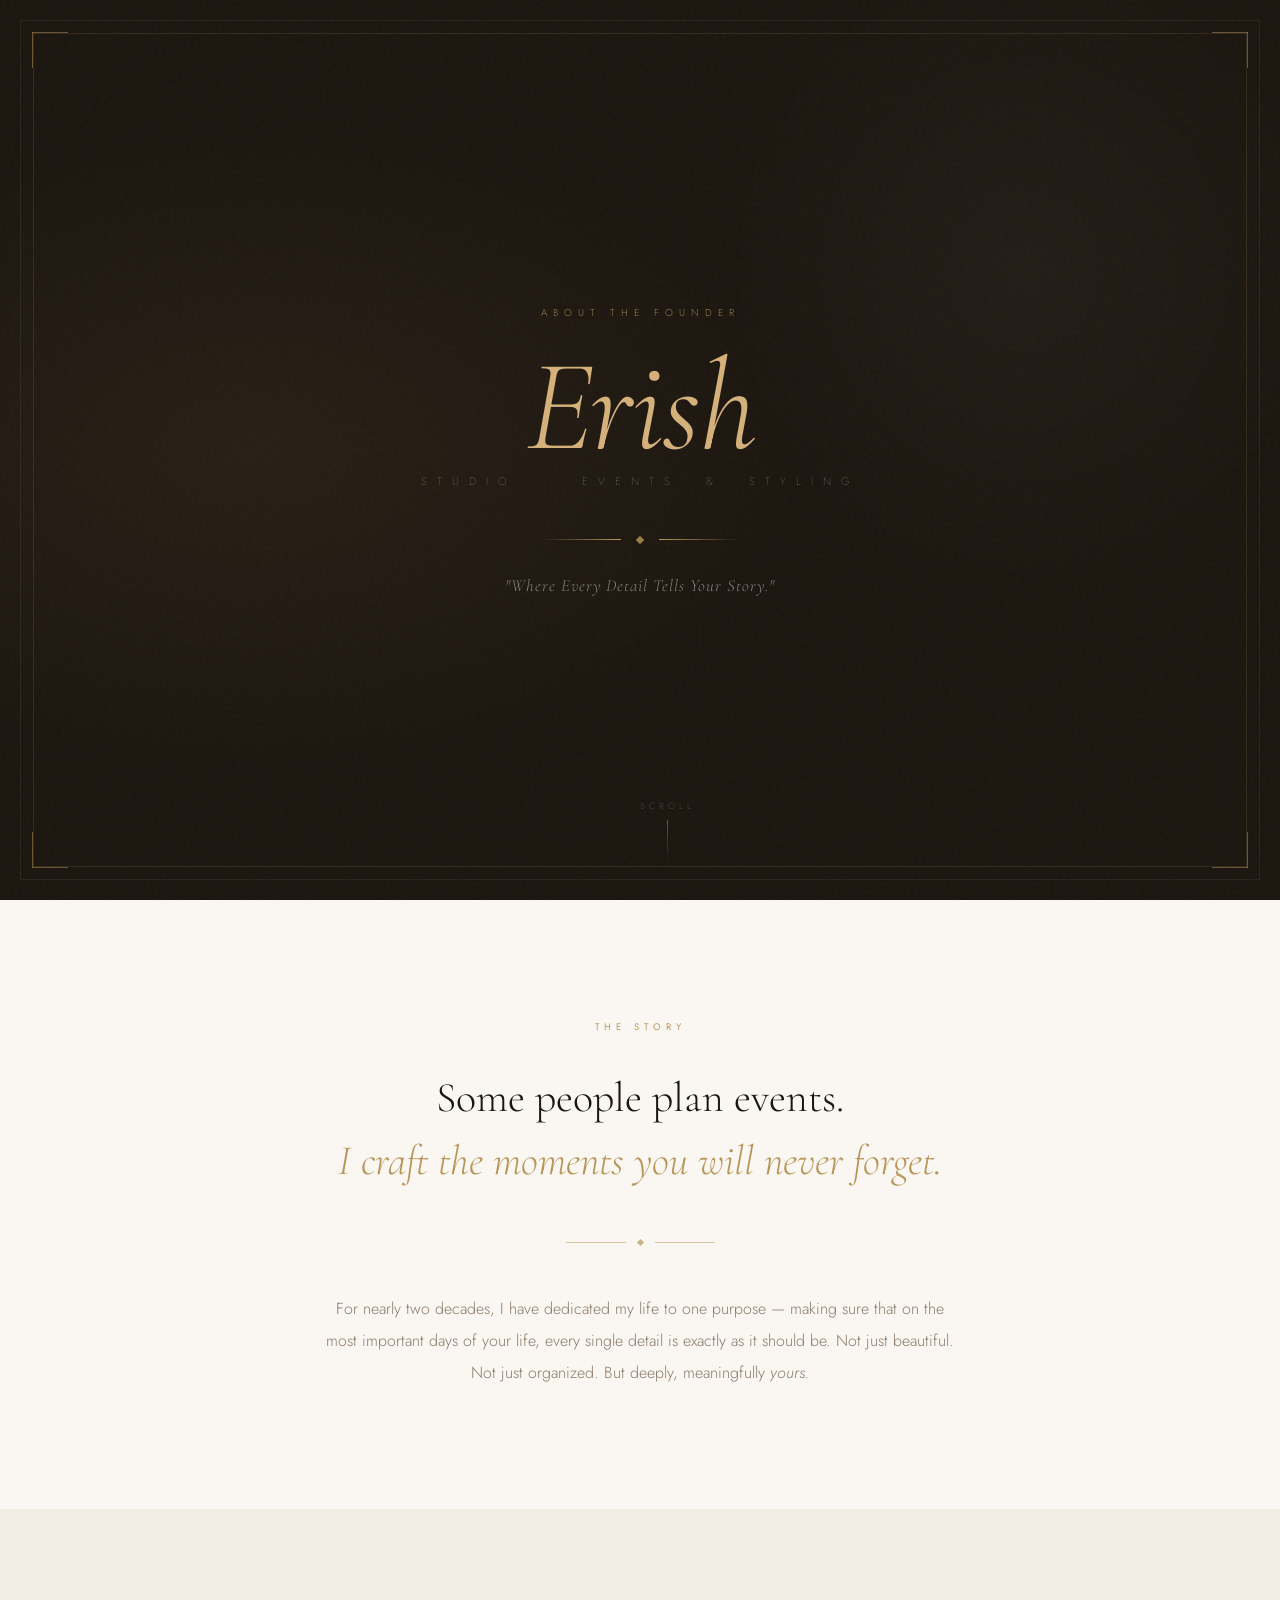
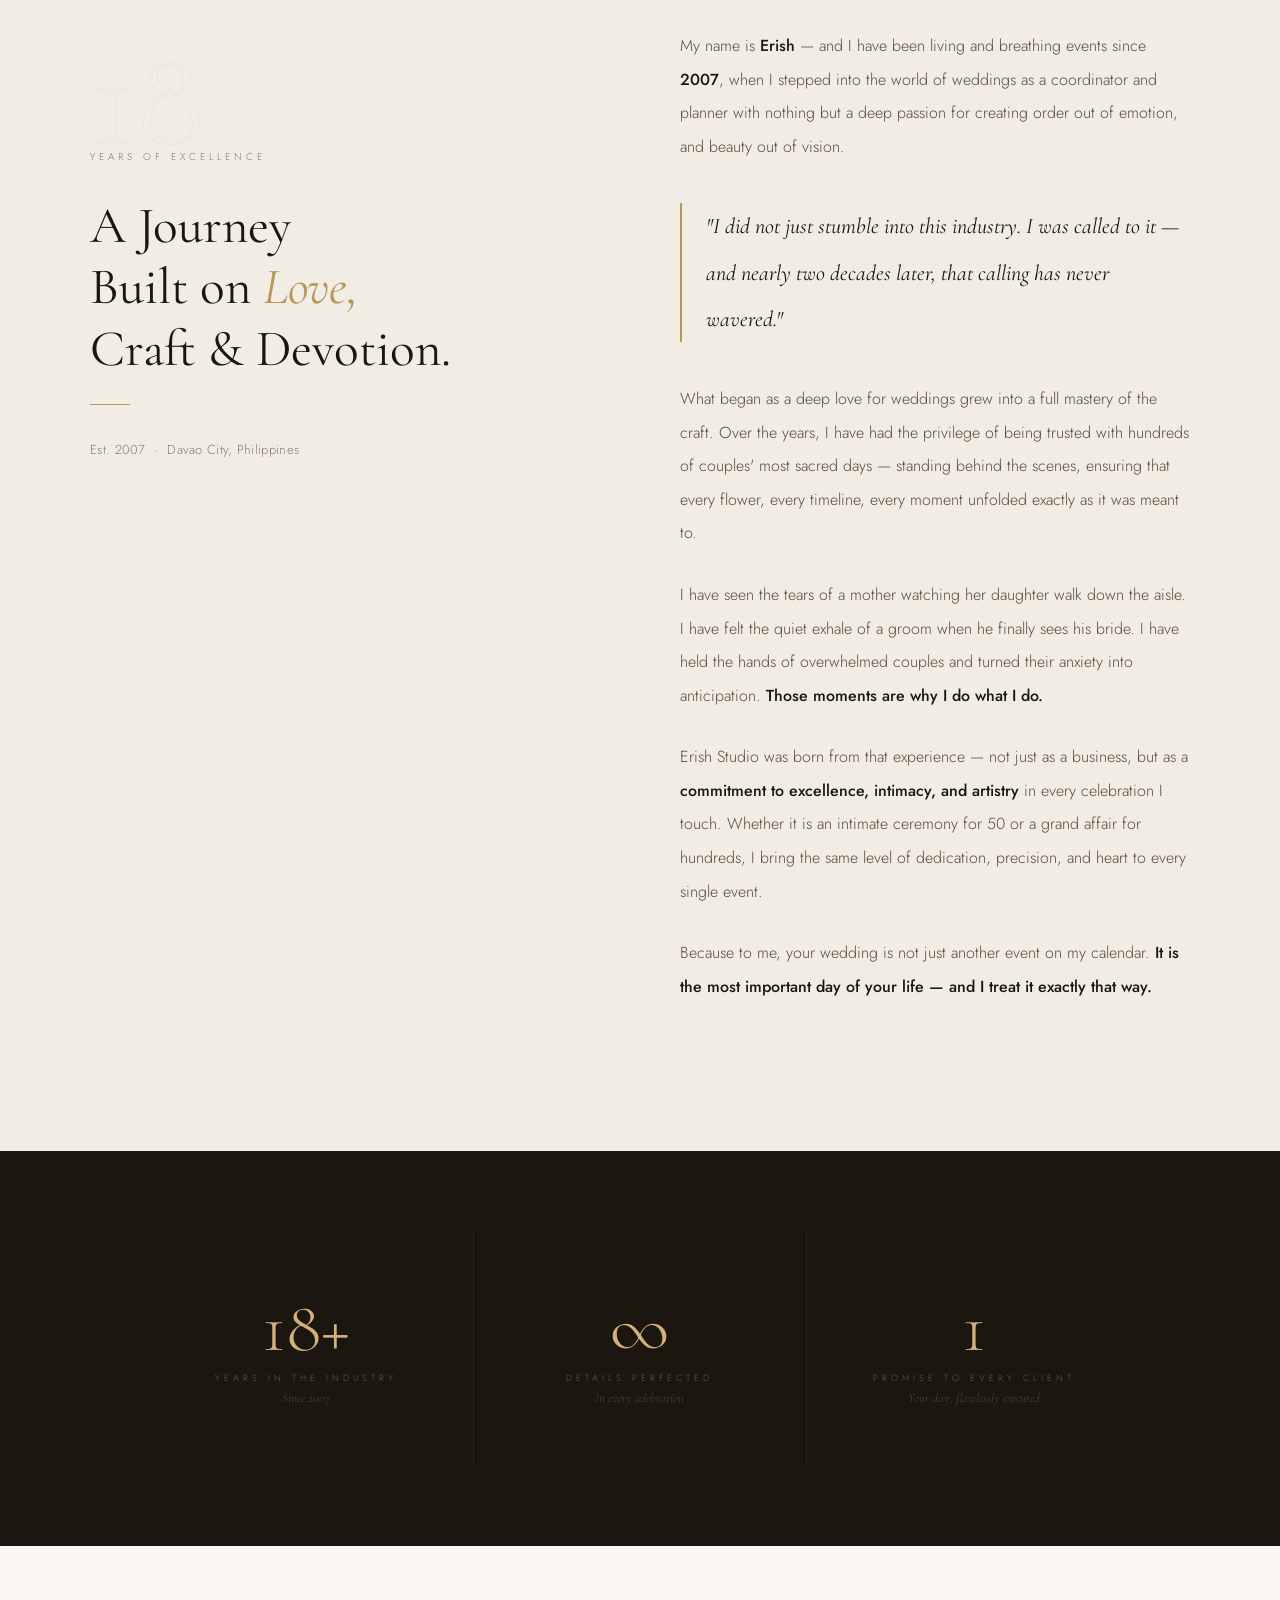
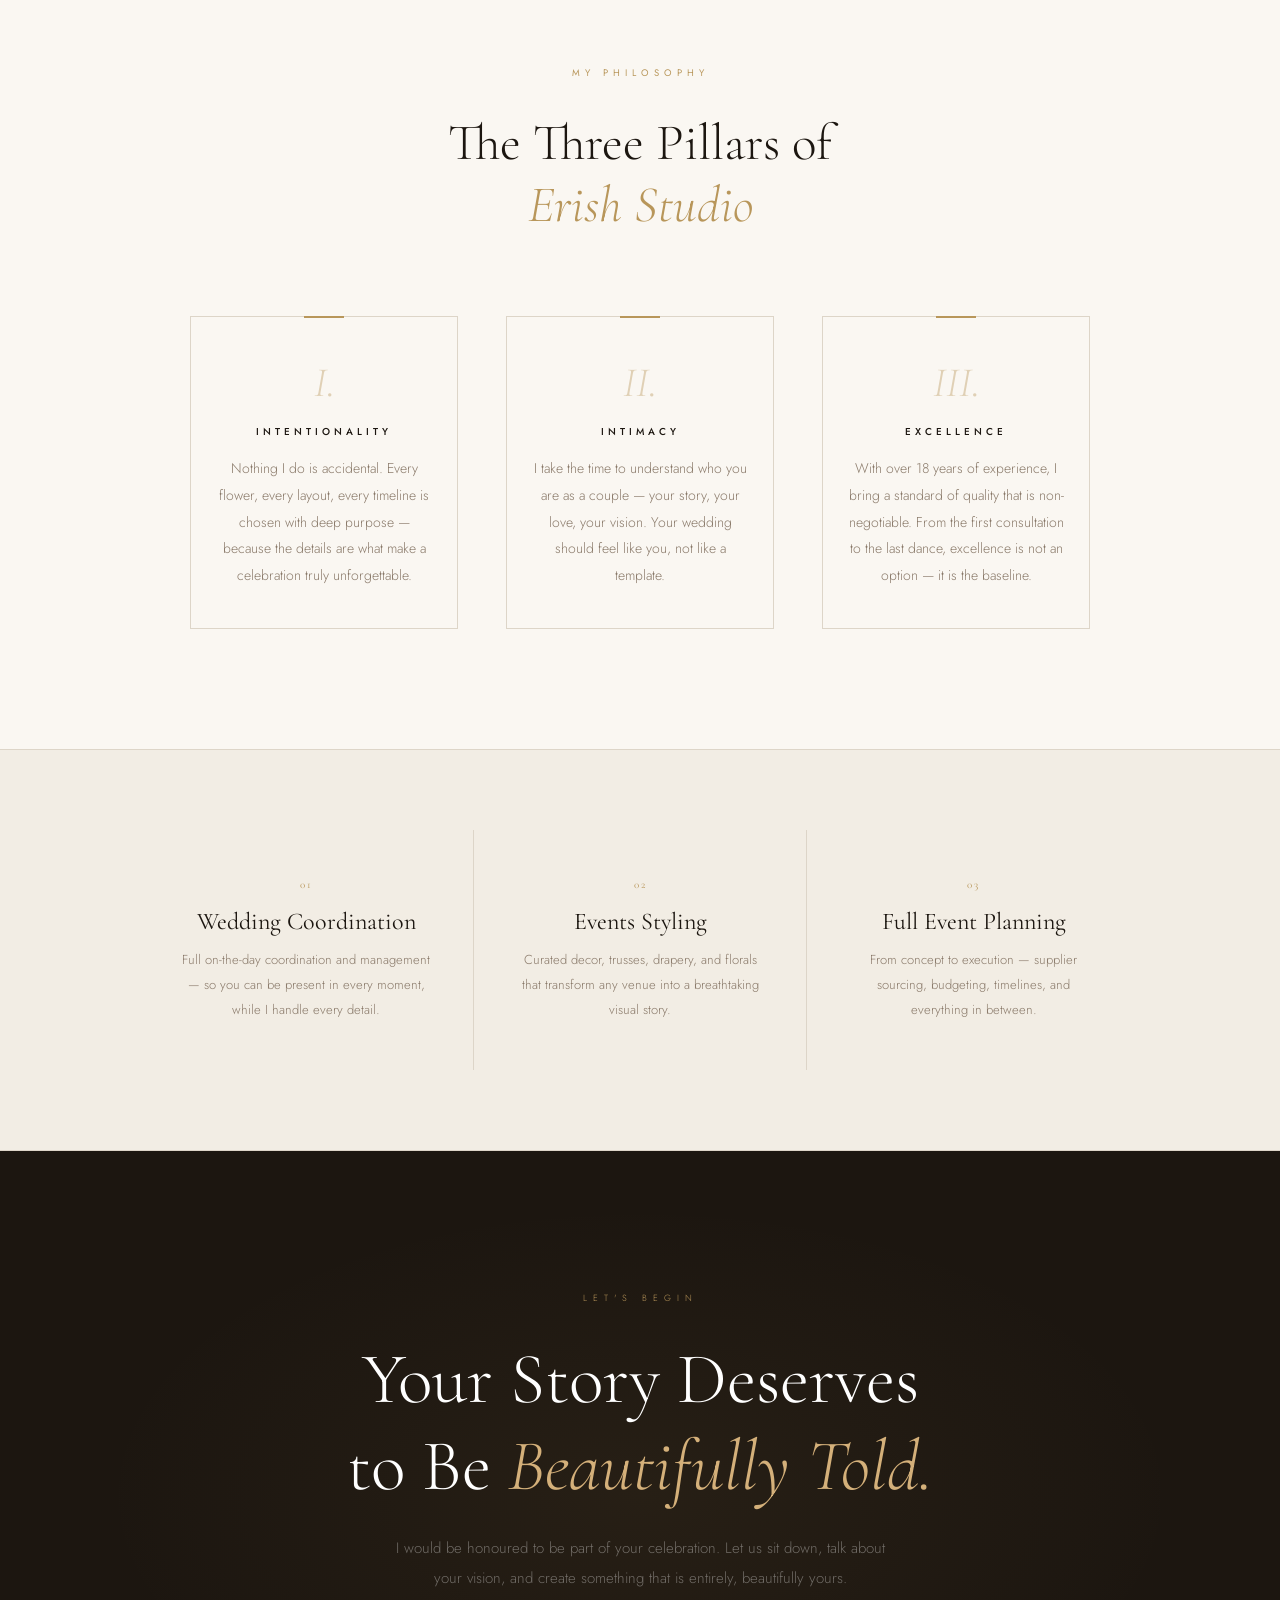
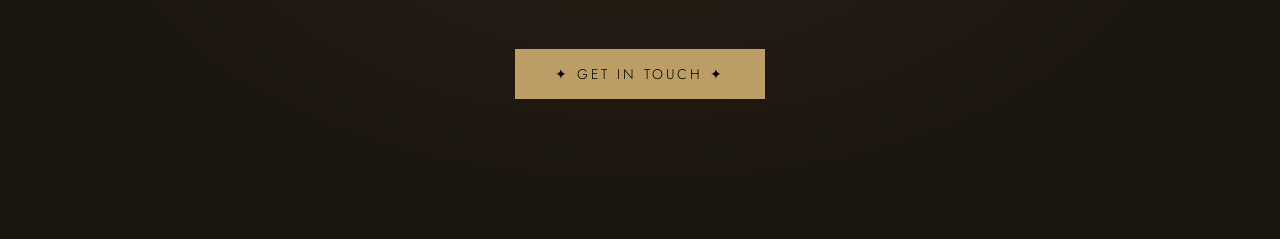
==== commit 18bd8cfc: "Update about.html" ====
--- a/about.html
+++ b/about.html
@@ -790,7 +790,7 @@
     <p class="closing-body reveal">
       I would be honoured to be part of your celebration. Let us sit down, talk about your vision, and create something that is entirely, beautifully yours.
     </p>
-  <a href="inquire.html" class="reveal" style="display: inline-block; background-color: #c5aa81; color: #000; padding: 15px 40px; text-decoration: none; font-family: inherit; font-size: 14px; letter-spacing: 3px; text-transform: uppercase;">Get In Touch</a>
+ <a href="inquire.html" class="reveal" style="display: inline-block; background-color: #bc9d65; color: #000; padding: 15px 40px; text-decoration: none; font-family: inherit; font-size: 14px; letter-spacing: 3px; text-transform: uppercase;">✦ GET IN TOUCH ✦</a>
   </section>
 
   <script>
